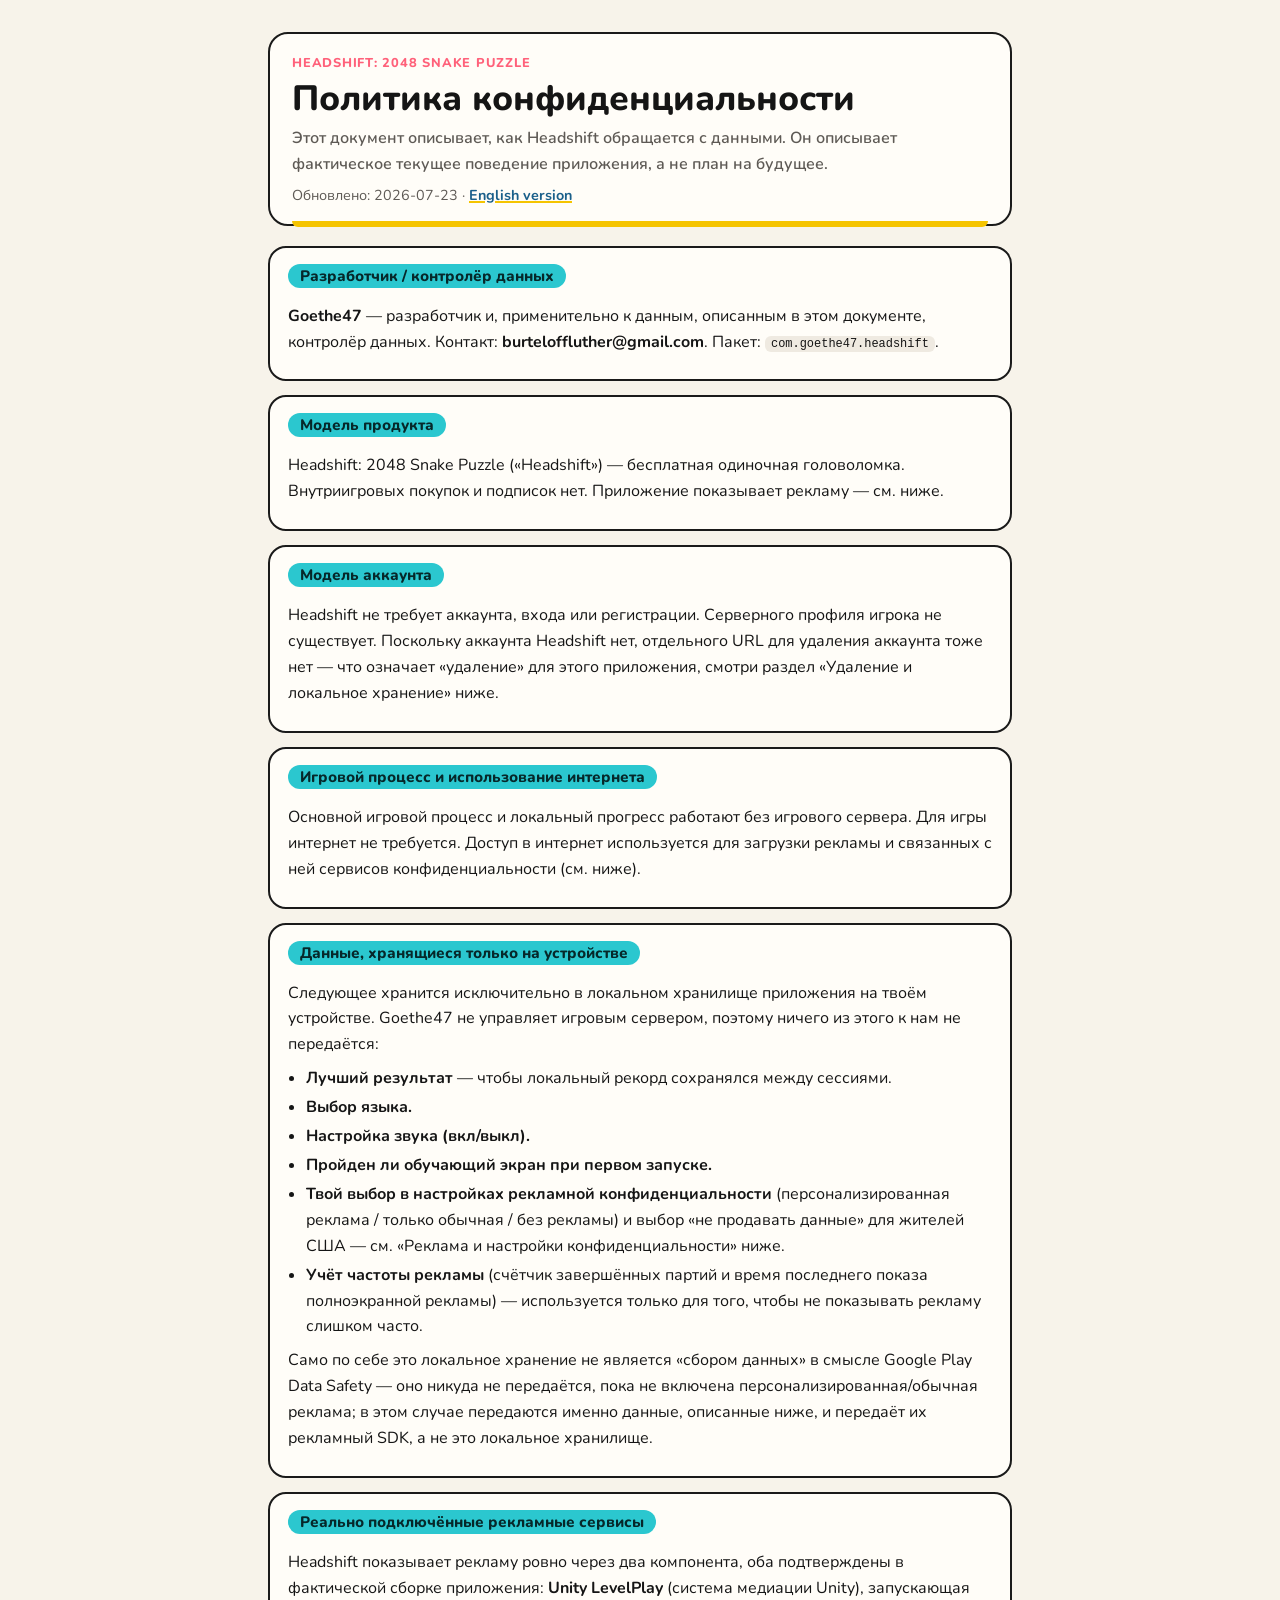
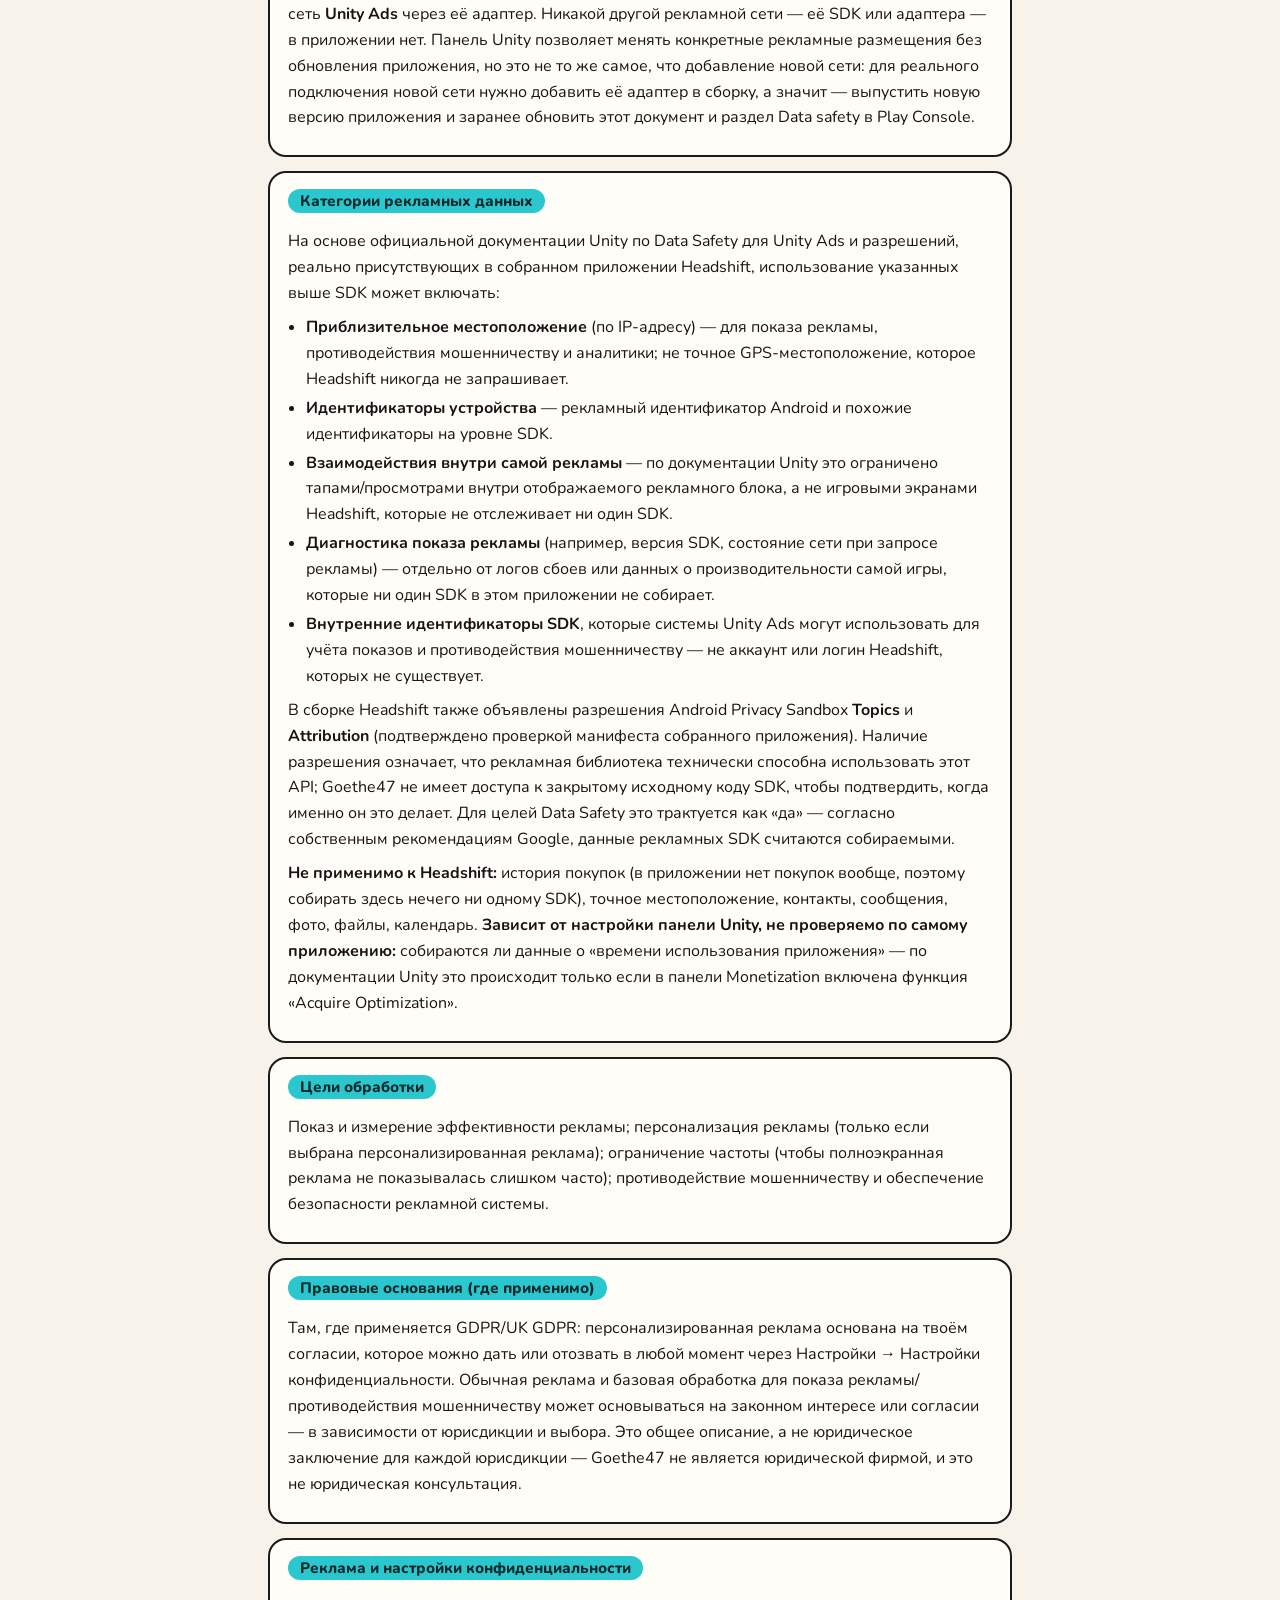
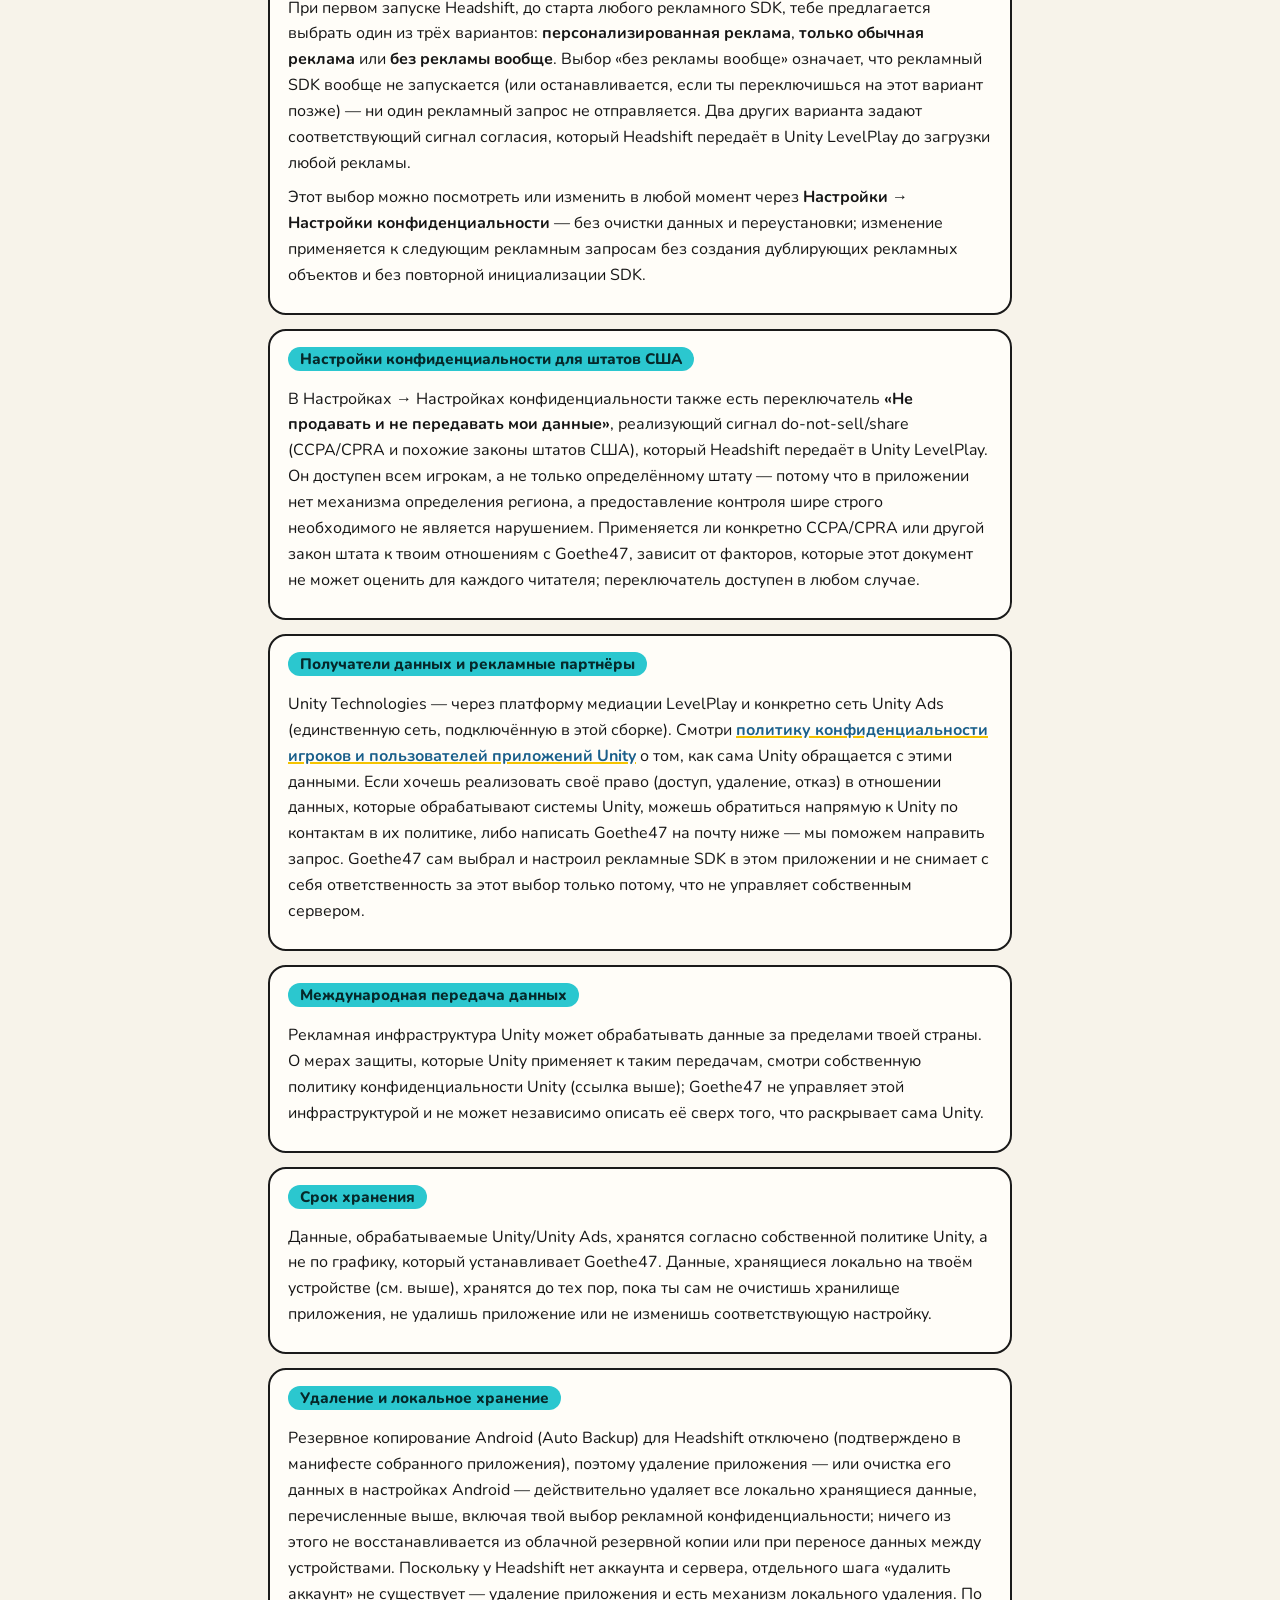
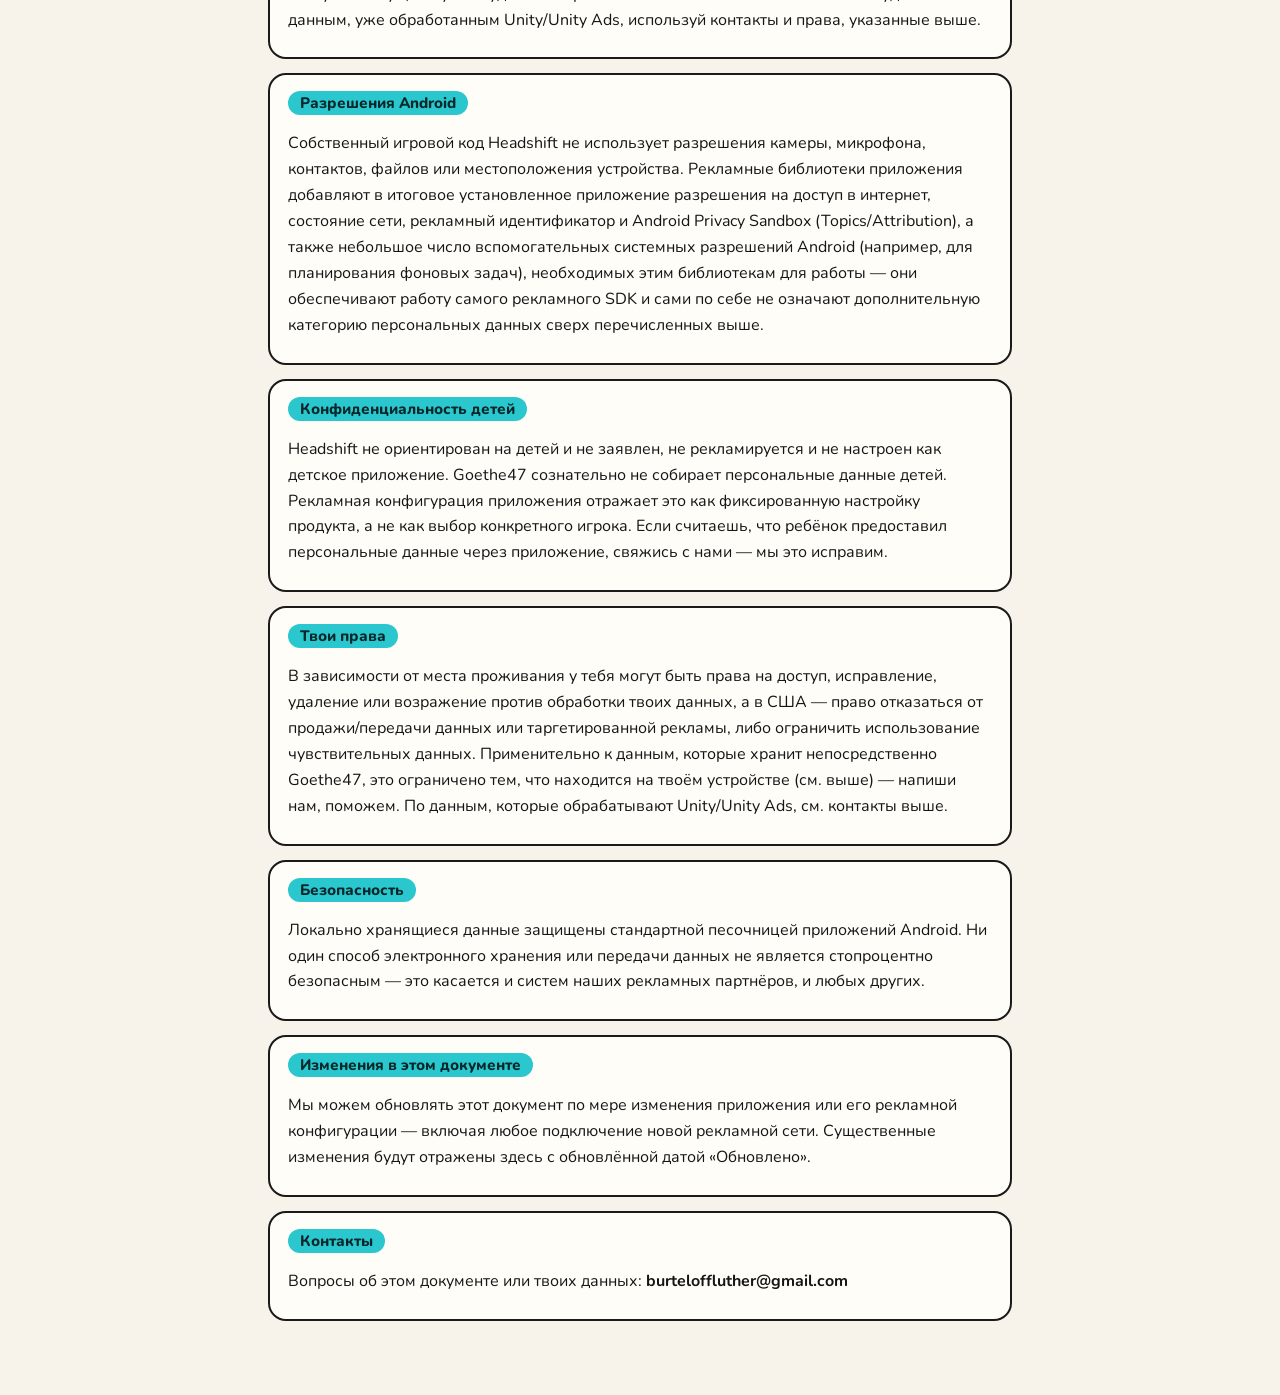
==== privacy.ru.html @ c15bf527 "Rewrite policy to match the audited, actually-implemented behavior Removes claims that no longer hel" ====
<!doctype html>
<html lang="ru">
<head>
  <meta charset="utf-8" />
  <meta name="viewport" content="width=device-width,initial-scale=1" />
  <title>Headshift — Политика конфиденциальности</title>
  <link rel="stylesheet" href="styles.css" />
</head>
<body>
  <main class="container">
    <header class="page-header">
      <p class="eyebrow">Headshift: 2048 Snake Puzzle</p>
      <h1>Политика конфиденциальности</h1>
      <p class="lead">Этот документ описывает, как Headshift обращается с данными. Он описывает фактическое текущее поведение приложения, а не план на будущее.</p>
      <p class="meta">Обновлено: 2026-07-23 · <a href="index.html">English version</a></p>
    </header>

    <section><h2>Разработчик / контролёр данных</h2><p><strong>Goethe47</strong> — разработчик и, применительно к данным, описанным в этом документе, контролёр данных. Контакт: <strong>burteloffluther@gmail.com</strong>. Пакет: <code>com.goethe47.headshift</code>.</p></section>

    <section><h2>Модель продукта</h2><p>Headshift: 2048 Snake Puzzle («Headshift») — бесплатная одиночная головоломка. Внутриигровых покупок и подписок нет. Приложение показывает рекламу — см. ниже.</p></section>

    <section><h2>Модель аккаунта</h2><p>Headshift не требует аккаунта, входа или регистрации. Серверного профиля игрока не существует. Поскольку аккаунта Headshift нет, отдельного URL для удаления аккаунта тоже нет — что означает «удаление» для этого приложения, смотри раздел «Удаление и локальное хранение» ниже.</p></section>

    <section><h2>Игровой процесс и использование интернета</h2><p>Основной игровой процесс и локальный прогресс работают без игрового сервера. Для игры интернет не требуется. Доступ в интернет используется для загрузки рекламы и связанных с ней сервисов конфиденциальности (см. ниже).</p></section>

    <section><h2>Данные, хранящиеся только на устройстве</h2><p>Следующее хранится исключительно в локальном хранилище приложения на твоём устройстве. Goethe47 не управляет игровым сервером, поэтому ничего из этого к нам не передаётся:</p><ul><li><strong>Лучший результат</strong> — чтобы локальный рекорд сохранялся между сессиями.</li><li><strong>Выбор языка.</strong></li><li><strong>Настройка звука (вкл/выкл).</strong></li><li><strong>Пройден ли обучающий экран при первом запуске.</strong></li><li><strong>Твой выбор в настройках рекламной конфиденциальности</strong> (персонализированная реклама / только обычная / без рекламы) и выбор «не продавать данные» для жителей США — см. «Реклама и настройки конфиденциальности» ниже.</li><li><strong>Учёт частоты рекламы</strong> (счётчик завершённых партий и время последнего показа полноэкранной рекламы) — используется только для того, чтобы не показывать рекламу слишком часто.</li></ul><p>Само по себе это локальное хранение не является «сбором данных» в смысле Google Play Data Safety — оно никуда не передаётся, пока не включена персонализированная/обычная реклама; в этом случае передаются именно данные, описанные ниже, и передаёт их рекламный SDK, а не это локальное хранилище.</p></section>

    <section><h2>Реально подключённые рекламные сервисы</h2><p>Headshift показывает рекламу ровно через два компонента, оба подтверждены в фактической сборке приложения: <strong>Unity LevelPlay</strong> (система медиации Unity), запускающая сеть <strong>Unity Ads</strong> через её адаптер. Никакой другой рекламной сети — её SDK или адаптера — в приложении нет. Панель Unity позволяет менять конкретные рекламные размещения без обновления приложения, но это не то же самое, что добавление новой сети: для реального подключения новой сети нужно добавить её адаптер в сборку, а значит — выпустить новую версию приложения и заранее обновить этот документ и раздел Data safety в Play Console.</p></section>

    <section><h2>Категории рекламных данных</h2><p>На основе официальной документации Unity по Data Safety для Unity Ads и разрешений, реально присутствующих в собранном приложении Headshift, использование указанных выше SDK может включать:</p><ul><li><strong>Приблизительное местоположение</strong> (по IP-адресу) — для показа рекламы, противодействия мошенничеству и аналитики; не точное GPS-местоположение, которое Headshift никогда не запрашивает.</li><li><strong>Идентификаторы устройства</strong> — рекламный идентификатор Android и похожие идентификаторы на уровне SDK.</li><li><strong>Взаимодействия внутри самой рекламы</strong> — по документации Unity это ограничено тапами/просмотрами внутри отображаемого рекламного блока, а не игровыми экранами Headshift, которые не отслеживает ни один SDK.</li><li><strong>Диагностика показа рекламы</strong> (например, версия SDK, состояние сети при запросе рекламы) — отдельно от логов сбоев или данных о производительности самой игры, которые ни один SDK в этом приложении не собирает.</li><li><strong>Внутренние идентификаторы SDK</strong>, которые системы Unity Ads могут использовать для учёта показов и противодействия мошенничеству — не аккаунт или логин Headshift, которых не существует.</li></ul><p>В сборке Headshift также объявлены разрешения Android Privacy Sandbox <strong>Topics</strong> и <strong>Attribution</strong> (подтверждено проверкой манифеста собранного приложения). Наличие разрешения означает, что рекламная библиотека технически способна использовать этот API; Goethe47 не имеет доступа к закрытому исходному коду SDK, чтобы подтвердить, когда именно он это делает. Для целей Data Safety это трактуется как «да» — согласно собственным рекомендациям Google, данные рекламных SDK считаются собираемыми.</p><p><strong>Не применимо к Headshift:</strong> история покупок (в приложении нет покупок вообще, поэтому собирать здесь нечего ни одному SDK), точное местоположение, контакты, сообщения, фото, файлы, календарь. <strong>Зависит от настройки панели Unity, не проверяемо по самому приложению:</strong> собираются ли данные о «времени использования приложения» — по документации Unity это происходит только если в панели Monetization включена функция «Acquire Optimization».</p></section>

    <section><h2>Цели обработки</h2><p>Показ и измерение эффективности рекламы; персонализация рекламы (только если выбрана персонализированная реклама); ограничение частоты (чтобы полноэкранная реклама не показывалась слишком часто); противодействие мошенничеству и обеспечение безопасности рекламной системы.</p></section>

    <section><h2>Правовые основания (где применимо)</h2><p>Там, где применяется GDPR/UK GDPR: персонализированная реклама основана на твоём согласии, которое можно дать или отозвать в любой момент через Настройки → Настройки конфиденциальности. Обычная реклама и базовая обработка для показа рекламы/противодействия мошенничеству может основываться на законном интересе или согласии — в зависимости от юрисдикции и выбора. Это общее описание, а не юридическое заключение для каждой юрисдикции — Goethe47 не является юридической фирмой, и это не юридическая консультация.</p></section>

    <section><h2>Реклама и настройки конфиденциальности</h2><p>При первом запуске Headshift, до старта любого рекламного SDK, тебе предлагается выбрать один из трёх вариантов: <strong>персонализированная реклама</strong>, <strong>только обычная реклама</strong> или <strong>без рекламы вообще</strong>. Выбор «без рекламы вообще» означает, что рекламный SDK вообще не запускается (или останавливается, если ты переключишься на этот вариант позже) — ни один рекламный запрос не отправляется. Два других варианта задают соответствующий сигнал согласия, который Headshift передаёт в Unity LevelPlay до загрузки любой рекламы.</p><p>Этот выбор можно посмотреть или изменить в любой момент через <strong>Настройки → Настройки конфиденциальности</strong> — без очистки данных и переустановки; изменение применяется к следующим рекламным запросам без создания дублирующих рекламных объектов и без повторной инициализации SDK.</p></section>

    <section><h2>Настройки конфиденциальности для штатов США</h2><p>В Настройках → Настройках конфиденциальности также есть переключатель <strong>«Не продавать и не передавать мои данные»</strong>, реализующий сигнал do-not-sell/share (CCPA/CPRA и похожие законы штатов США), который Headshift передаёт в Unity LevelPlay. Он доступен всем игрокам, а не только определённому штату — потому что в приложении нет механизма определения региона, а предоставление контроля шире строго необходимого не является нарушением. Применяется ли конкретно CCPA/CPRA или другой закон штата к твоим отношениям с Goethe47, зависит от факторов, которые этот документ не может оценить для каждого читателя; переключатель доступен в любом случае.</p></section>

    <section><h2>Получатели данных и рекламные партнёры</h2><p>Unity Technologies — через платформу медиации LevelPlay и конкретно сеть Unity Ads (единственную сеть, подключённую в этой сборке). Смотри <a href="https://unity.com/legal/game-player-and-app-user-privacy-policy" target="_blank" rel="noopener">политику конфиденциальности игроков и пользователей приложений Unity</a> о том, как сама Unity обращается с этими данными. Если хочешь реализовать своё право (доступ, удаление, отказ) в отношении данных, которые обрабатывают системы Unity, можешь обратиться напрямую к Unity по контактам в их политике, либо написать Goethe47 на почту ниже — мы поможем направить запрос. Goethe47 сам выбрал и настроил рекламные SDK в этом приложении и не снимает с себя ответственность за этот выбор только потому, что не управляет собственным сервером.</p></section>

    <section><h2>Международная передача данных</h2><p>Рекламная инфраструктура Unity может обрабатывать данные за пределами твоей страны. О мерах защиты, которые Unity применяет к таким передачам, смотри собственную политику конфиденциальности Unity (ссылка выше); Goethe47 не управляет этой инфраструктурой и не может независимо описать её сверх того, что раскрывает сама Unity.</p></section>

    <section><h2>Срок хранения</h2><p>Данные, обрабатываемые Unity/Unity Ads, хранятся согласно собственной политике Unity, а не по графику, который устанавливает Goethe47. Данные, хранящиеся локально на твоём устройстве (см. выше), хранятся до тех пор, пока ты сам не очистишь хранилище приложения, не удалишь приложение или не изменишь соответствующую настройку.</p></section>

    <section><h2>Удаление и локальное хранение</h2><p>Резервное копирование Android (Auto Backup) для Headshift отключено (подтверждено в манифесте собранного приложения), поэтому удаление приложения — или очистка его данных в настройках Android — действительно удаляет все локально хранящиеся данные, перечисленные выше, включая твой выбор рекламной конфиденциальности; ничего из этого не восстанавливается из облачной резервной копии или при переносе данных между устройствами. Поскольку у Headshift нет аккаунта и сервера, отдельного шага «удалить аккаунт» не существует — удаление приложения и есть механизм локального удаления. По данным, уже обработанным Unity/Unity Ads, используй контакты и права, указанные выше.</p></section>

    <section><h2>Разрешения Android</h2><p>Собственный игровой код Headshift не использует разрешения камеры, микрофона, контактов, файлов или местоположения устройства. Рекламные библиотеки приложения добавляют в итоговое установленное приложение разрешения на доступ в интернет, состояние сети, рекламный идентификатор и Android Privacy Sandbox (Topics/Attribution), а также небольшое число вспомогательных системных разрешений Android (например, для планирования фоновых задач), необходимых этим библиотекам для работы — они обеспечивают работу самого рекламного SDK и сами по себе не означают дополнительную категорию персональных данных сверх перечисленных выше.</p></section>

    <section><h2>Конфиденциальность детей</h2><p>Headshift не ориентирован на детей и не заявлен, не рекламируется и не настроен как детское приложение. Goethe47 сознательно не собирает персональные данные детей. Рекламная конфигурация приложения отражает это как фиксированную настройку продукта, а не как выбор конкретного игрока. Если считаешь, что ребёнок предоставил персональные данные через приложение, свяжись с нами — мы это исправим.</p></section>

    <section><h2>Твои права</h2><p>В зависимости от места проживания у тебя могут быть права на доступ, исправление, удаление или возражение против обработки твоих данных, а в США — право отказаться от продажи/передачи данных или таргетированной рекламы, либо ограничить использование чувствительных данных. Применительно к данным, которые хранит непосредственно Goethe47, это ограничено тем, что находится на твоём устройстве (см. выше) — напиши нам, поможем. По данным, которые обрабатывают Unity/Unity Ads, см. контакты выше.</p></section>

    <section><h2>Безопасность</h2><p>Локально хранящиеся данные защищены стандартной песочницей приложений Android. Ни один способ электронного хранения или передачи данных не является стопроцентно безопасным — это касается и систем наших рекламных партнёров, и любых других.</p></section>

    <section><h2>Изменения в этом документе</h2><p>Мы можем обновлять этот документ по мере изменения приложения или его рекламной конфигурации — включая любое подключение новой рекламной сети. Существенные изменения будут отражены здесь с обновлённой датой «Обновлено».</p></section>

    <section><h2>Контакты</h2><p>Вопросы об этом документе или твоих данных: <strong>burteloffluther@gmail.com</strong></p></section>
  </main>
</body>
</html>
---- styles.css ----
@import url("https://fonts.googleapis.com/css2?family=Nunito:wght@400;600;700;800&display=swap");

:root {
  --bg: #f7f3ea;
  --card: #fffdf8;
  --ink: #151515;
  --muted: #5e5a55;
  --border: #1a1a1a;
  --coral: #ff617a;
  --teal: #2bc7cf;
  --gold: #f5c400;
}

* { box-sizing: border-box; }

body {
  margin: 0;
  font-family: "Nunito", "Segoe UI", sans-serif;
  color: var(--ink);
  line-height: 1.62;
  background: var(--bg);
}

.container {
  max-width: 780px;
  margin: 0 auto;
  padding: 32px 18px 60px;
}

.page-header {
  margin-bottom: 20px;
  background: var(--card);
  border: 2px solid var(--border);
  border-radius: 20px;
  padding: 20px 22px 16px;
  position: relative;
}

.page-header::after {
  content: "";
  position: absolute;
  left: 22px;
  right: 22px;
  bottom: -3px;
  height: 6px;
  border-radius: 0 0 12px 12px;
  background: var(--gold);
}

.eyebrow {
  margin: 0 0 6px;
  color: var(--coral);
  font: 800 0.8rem "Nunito", sans-serif;
  letter-spacing: 0.06em;
  text-transform: uppercase;
}

h1 {
  margin: 0 0 8px;
  font: 800 clamp(1.7rem, 1.45rem + 1.1vw, 2.2rem) "Nunito", sans-serif;
  line-height: 1.15;
}

.lead { margin: 0 0 6px; color: var(--muted); font-weight: 600; }

.meta { margin: 0; color: var(--muted); font-size: 0.9rem; }

section {
  margin-bottom: 14px;
  padding: 16px 18px;
  border-radius: 18px;
  border: 2px solid var(--border);
  background: var(--card);
}

section h2 {
  margin: 0 0 8px;
  display: inline-block;
  padding: 2px 12px;
  border-radius: 999px;
  background: var(--teal);
  color: #06282a;
  font: 800 0.95rem "Nunito", sans-serif;
}

section p, section li { color: var(--ink); }

section p { margin: 8px 0; }

ul { margin: 8px 0 0 18px; padding: 0; }

li { margin: 3px 0; }

code {
  background: #efeae1;
  border-radius: 6px;
  padding: 1px 6px;
  font-size: 0.92em;
}

a {
  color: #1a5f8a;
  font-weight: 700;
  text-decoration: underline;
  text-decoration-color: var(--gold);
  text-decoration-thickness: 2px;
}

.footer { color: var(--muted); font-size: 0.9rem; text-align: center; }

@media (max-width: 640px) {
  .container { padding: 22px 12px 40px; }
}

@media (prefers-reduced-motion: reduce) {
  *,
  *::before,
  *::after {
    animation-duration: 0.01ms !important;
    animation-iteration-count: 1 !important;
    transition-duration: 0.01ms !important;
    scroll-behavior: auto !important;
  }
}
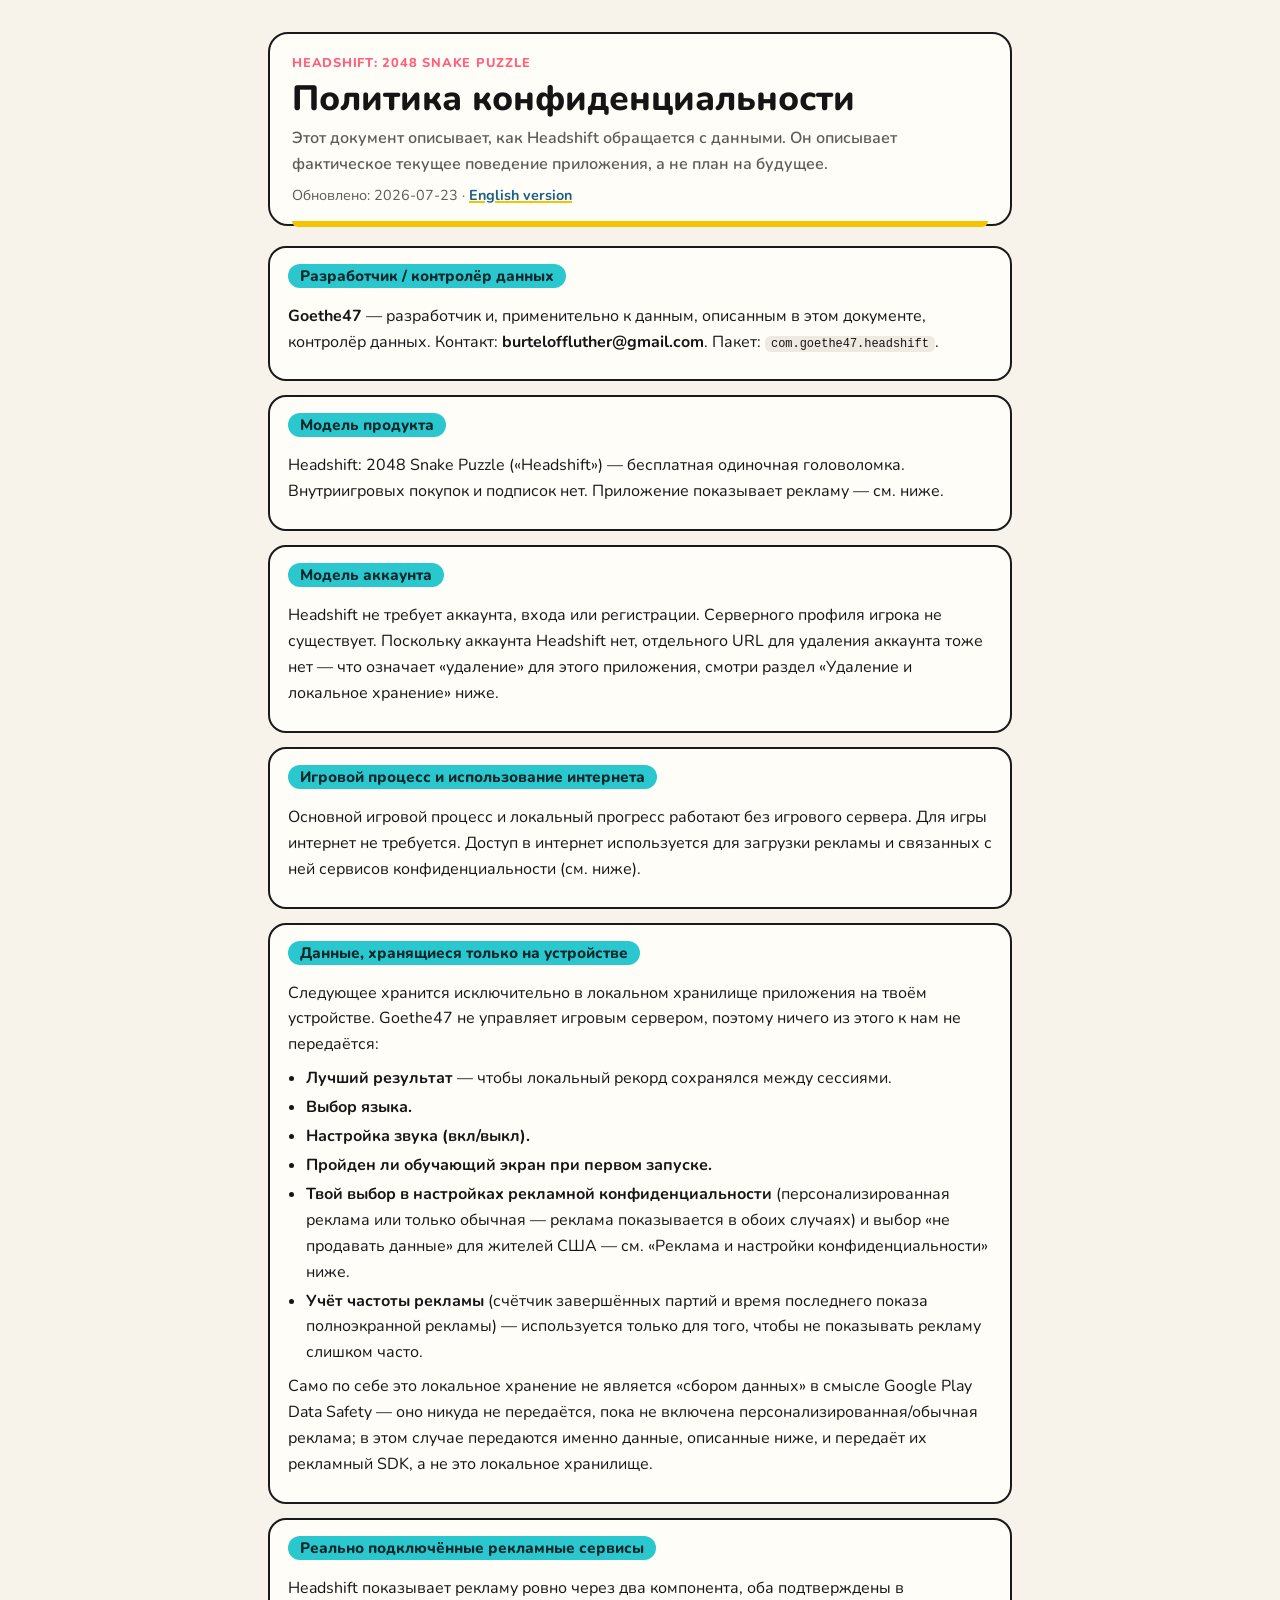
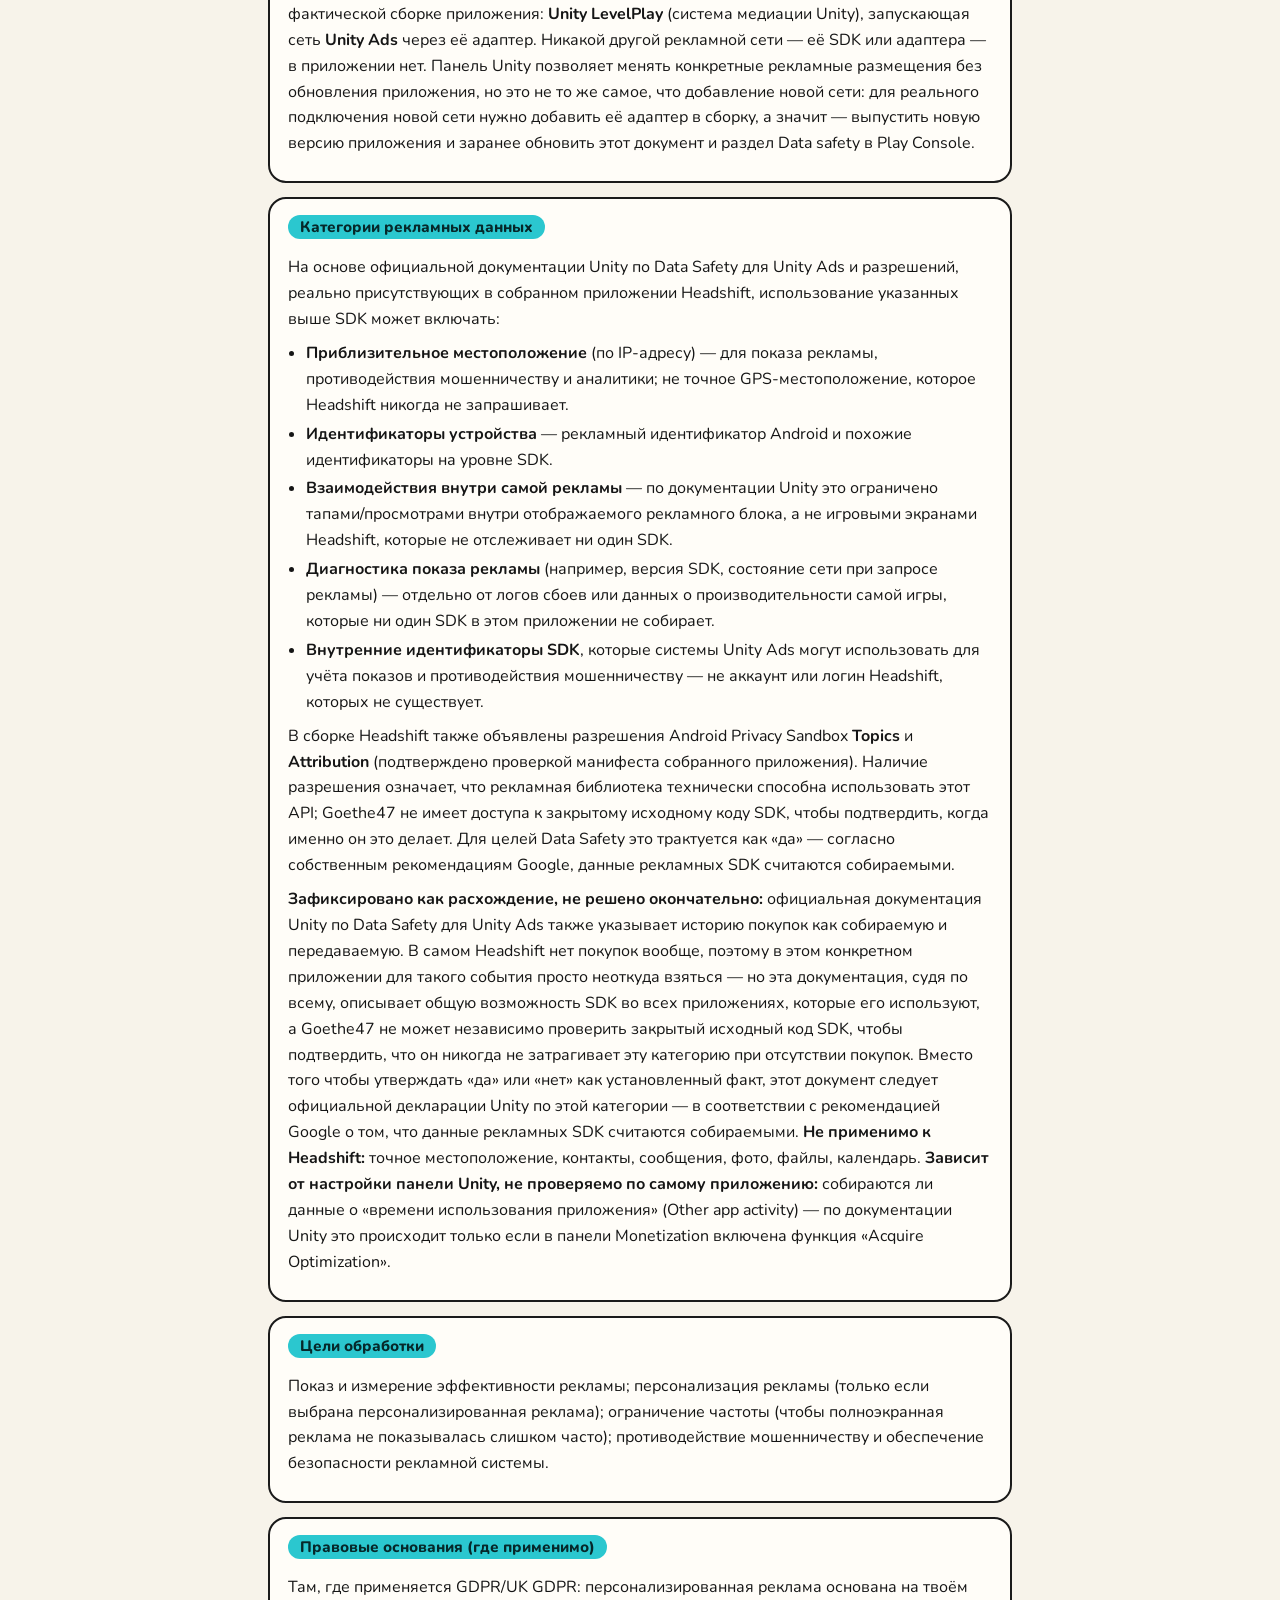
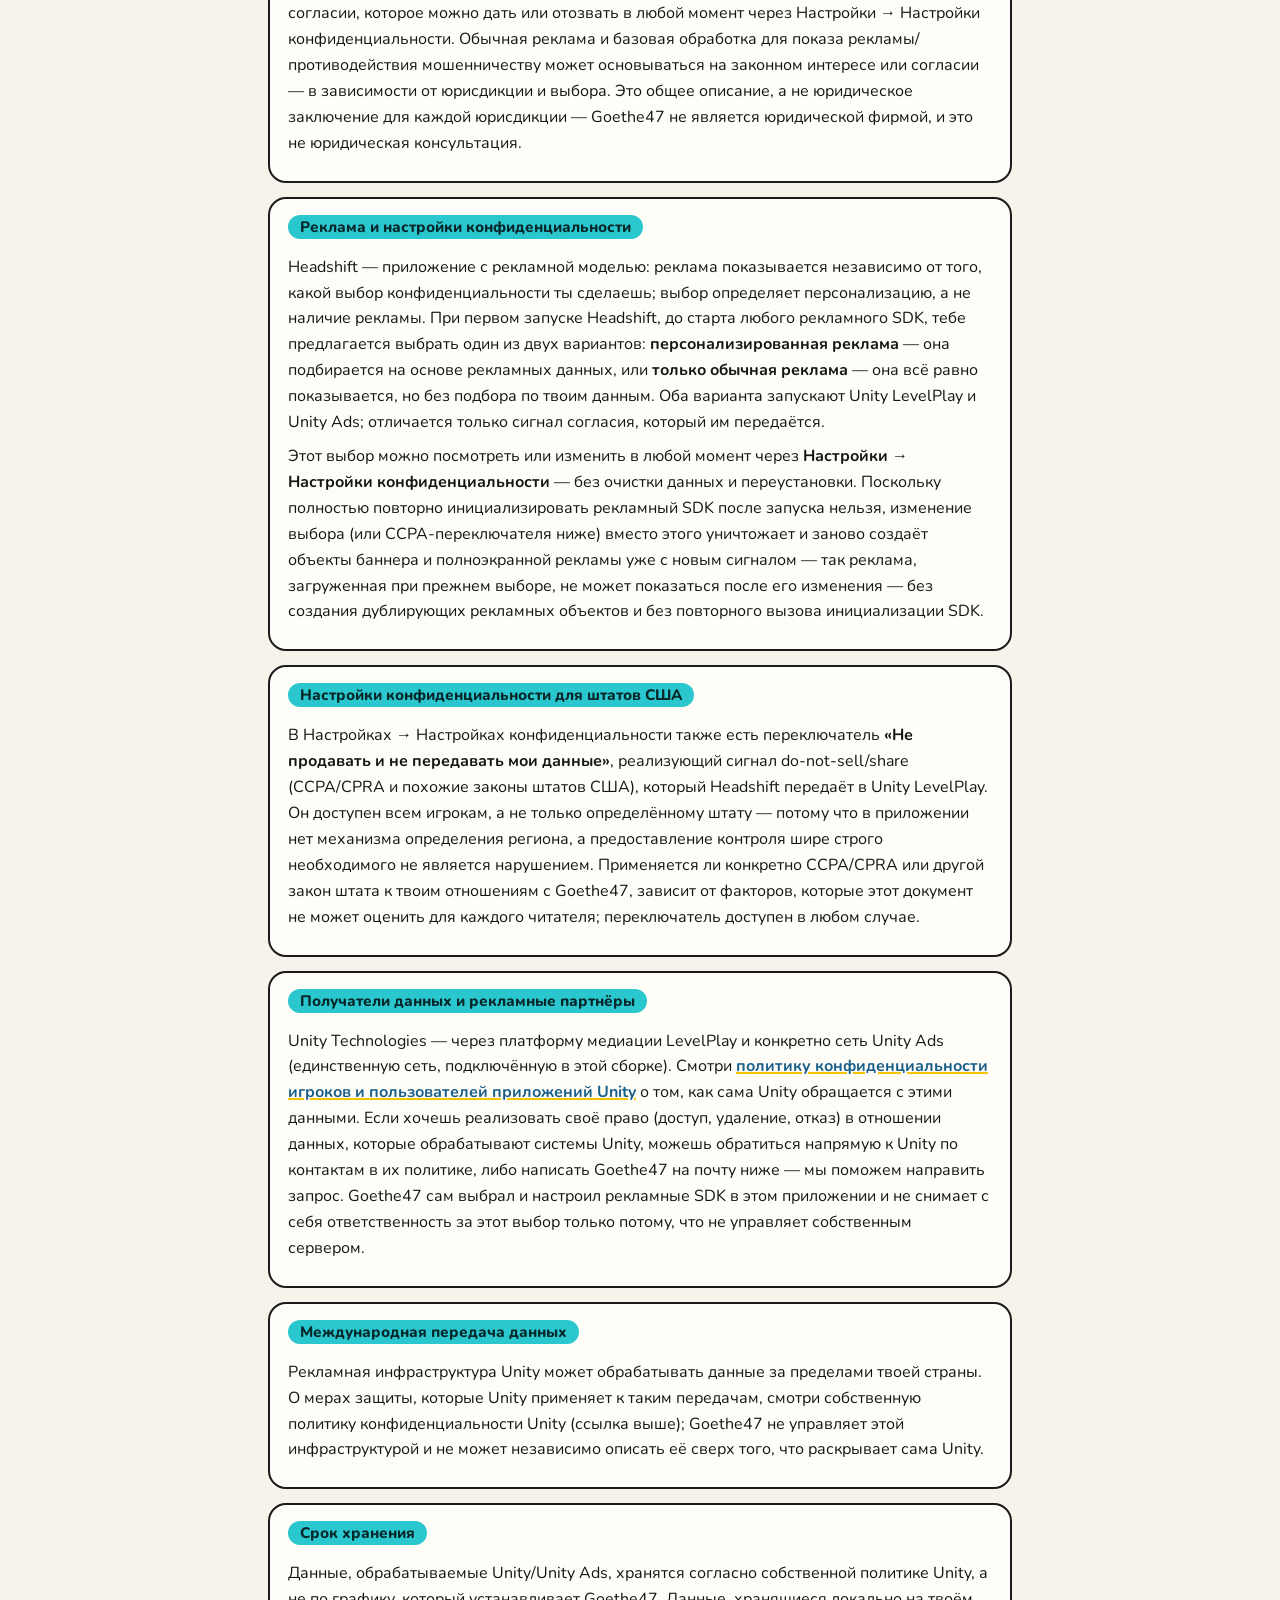
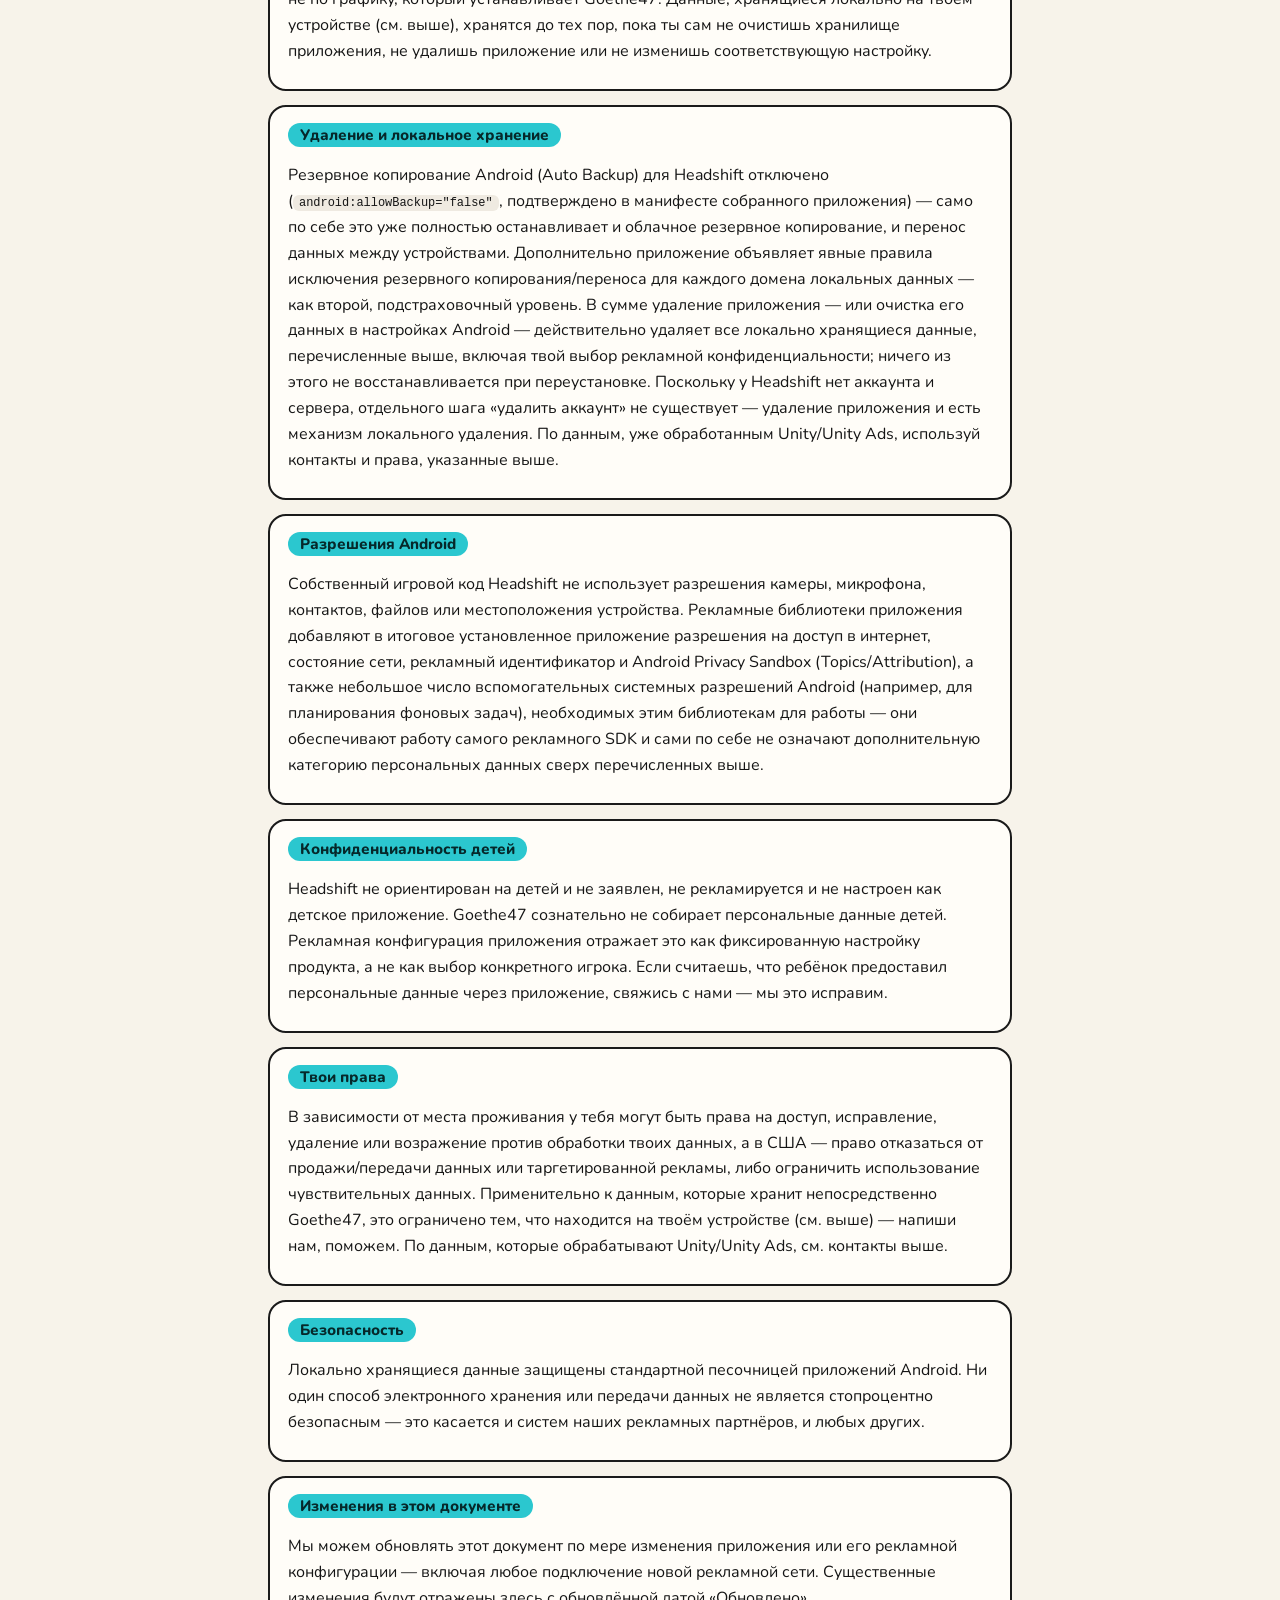
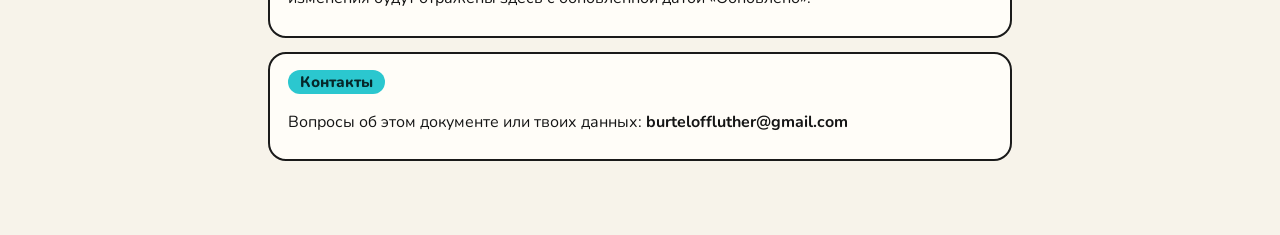
==== commit 527751df: "Correct policy: ads always show, no full-decline option The previous version described a "no ads at " ====
--- a/privacy.ru.html
+++ b/privacy.ru.html
@@ -23,17 +23,17 @@
 
     <section><h2>Игровой процесс и использование интернета</h2><p>Основной игровой процесс и локальный прогресс работают без игрового сервера. Для игры интернет не требуется. Доступ в интернет используется для загрузки рекламы и связанных с ней сервисов конфиденциальности (см. ниже).</p></section>
 
-    <section><h2>Данные, хранящиеся только на устройстве</h2><p>Следующее хранится исключительно в локальном хранилище приложения на твоём устройстве. Goethe47 не управляет игровым сервером, поэтому ничего из этого к нам не передаётся:</p><ul><li><strong>Лучший результат</strong> — чтобы локальный рекорд сохранялся между сессиями.</li><li><strong>Выбор языка.</strong></li><li><strong>Настройка звука (вкл/выкл).</strong></li><li><strong>Пройден ли обучающий экран при первом запуске.</strong></li><li><strong>Твой выбор в настройках рекламной конфиденциальности</strong> (персонализированная реклама / только обычная / без рекламы) и выбор «не продавать данные» для жителей США — см. «Реклама и настройки конфиденциальности» ниже.</li><li><strong>Учёт частоты рекламы</strong> (счётчик завершённых партий и время последнего показа полноэкранной рекламы) — используется только для того, чтобы не показывать рекламу слишком часто.</li></ul><p>Само по себе это локальное хранение не является «сбором данных» в смысле Google Play Data Safety — оно никуда не передаётся, пока не включена персонализированная/обычная реклама; в этом случае передаются именно данные, описанные ниже, и передаёт их рекламный SDK, а не это локальное хранилище.</p></section>
+    <section><h2>Данные, хранящиеся только на устройстве</h2><p>Следующее хранится исключительно в локальном хранилище приложения на твоём устройстве. Goethe47 не управляет игровым сервером, поэтому ничего из этого к нам не передаётся:</p><ul><li><strong>Лучший результат</strong> — чтобы локальный рекорд сохранялся между сессиями.</li><li><strong>Выбор языка.</strong></li><li><strong>Настройка звука (вкл/выкл).</strong></li><li><strong>Пройден ли обучающий экран при первом запуске.</strong></li><li><strong>Твой выбор в настройках рекламной конфиденциальности</strong> (персонализированная реклама или только обычная — реклама показывается в обоих случаях) и выбор «не продавать данные» для жителей США — см. «Реклама и настройки конфиденциальности» ниже.</li><li><strong>Учёт частоты рекламы</strong> (счётчик завершённых партий и время последнего показа полноэкранной рекламы) — используется только для того, чтобы не показывать рекламу слишком часто.</li></ul><p>Само по себе это локальное хранение не является «сбором данных» в смысле Google Play Data Safety — оно никуда не передаётся, пока не включена персонализированная/обычная реклама; в этом случае передаются именно данные, описанные ниже, и передаёт их рекламный SDK, а не это локальное хранилище.</p></section>
 
     <section><h2>Реально подключённые рекламные сервисы</h2><p>Headshift показывает рекламу ровно через два компонента, оба подтверждены в фактической сборке приложения: <strong>Unity LevelPlay</strong> (система медиации Unity), запускающая сеть <strong>Unity Ads</strong> через её адаптер. Никакой другой рекламной сети — её SDK или адаптера — в приложении нет. Панель Unity позволяет менять конкретные рекламные размещения без обновления приложения, но это не то же самое, что добавление новой сети: для реального подключения новой сети нужно добавить её адаптер в сборку, а значит — выпустить новую версию приложения и заранее обновить этот документ и раздел Data safety в Play Console.</p></section>
 
-    <section><h2>Категории рекламных данных</h2><p>На основе официальной документации Unity по Data Safety для Unity Ads и разрешений, реально присутствующих в собранном приложении Headshift, использование указанных выше SDK может включать:</p><ul><li><strong>Приблизительное местоположение</strong> (по IP-адресу) — для показа рекламы, противодействия мошенничеству и аналитики; не точное GPS-местоположение, которое Headshift никогда не запрашивает.</li><li><strong>Идентификаторы устройства</strong> — рекламный идентификатор Android и похожие идентификаторы на уровне SDK.</li><li><strong>Взаимодействия внутри самой рекламы</strong> — по документации Unity это ограничено тапами/просмотрами внутри отображаемого рекламного блока, а не игровыми экранами Headshift, которые не отслеживает ни один SDK.</li><li><strong>Диагностика показа рекламы</strong> (например, версия SDK, состояние сети при запросе рекламы) — отдельно от логов сбоев или данных о производительности самой игры, которые ни один SDK в этом приложении не собирает.</li><li><strong>Внутренние идентификаторы SDK</strong>, которые системы Unity Ads могут использовать для учёта показов и противодействия мошенничеству — не аккаунт или логин Headshift, которых не существует.</li></ul><p>В сборке Headshift также объявлены разрешения Android Privacy Sandbox <strong>Topics</strong> и <strong>Attribution</strong> (подтверждено проверкой манифеста собранного приложения). Наличие разрешения означает, что рекламная библиотека технически способна использовать этот API; Goethe47 не имеет доступа к закрытому исходному коду SDK, чтобы подтвердить, когда именно он это делает. Для целей Data Safety это трактуется как «да» — согласно собственным рекомендациям Google, данные рекламных SDK считаются собираемыми.</p><p><strong>Не применимо к Headshift:</strong> история покупок (в приложении нет покупок вообще, поэтому собирать здесь нечего ни одному SDK), точное местоположение, контакты, сообщения, фото, файлы, календарь. <strong>Зависит от настройки панели Unity, не проверяемо по самому приложению:</strong> собираются ли данные о «времени использования приложения» — по документации Unity это происходит только если в панели Monetization включена функция «Acquire Optimization».</p></section>
+    <section><h2>Категории рекламных данных</h2><p>На основе официальной документации Unity по Data Safety для Unity Ads и разрешений, реально присутствующих в собранном приложении Headshift, использование указанных выше SDK может включать:</p><ul><li><strong>Приблизительное местоположение</strong> (по IP-адресу) — для показа рекламы, противодействия мошенничеству и аналитики; не точное GPS-местоположение, которое Headshift никогда не запрашивает.</li><li><strong>Идентификаторы устройства</strong> — рекламный идентификатор Android и похожие идентификаторы на уровне SDK.</li><li><strong>Взаимодействия внутри самой рекламы</strong> — по документации Unity это ограничено тапами/просмотрами внутри отображаемого рекламного блока, а не игровыми экранами Headshift, которые не отслеживает ни один SDK.</li><li><strong>Диагностика показа рекламы</strong> (например, версия SDK, состояние сети при запросе рекламы) — отдельно от логов сбоев или данных о производительности самой игры, которые ни один SDK в этом приложении не собирает.</li><li><strong>Внутренние идентификаторы SDK</strong>, которые системы Unity Ads могут использовать для учёта показов и противодействия мошенничеству — не аккаунт или логин Headshift, которых не существует.</li></ul><p>В сборке Headshift также объявлены разрешения Android Privacy Sandbox <strong>Topics</strong> и <strong>Attribution</strong> (подтверждено проверкой манифеста собранного приложения). Наличие разрешения означает, что рекламная библиотека технически способна использовать этот API; Goethe47 не имеет доступа к закрытому исходному коду SDK, чтобы подтвердить, когда именно он это делает. Для целей Data Safety это трактуется как «да» — согласно собственным рекомендациям Google, данные рекламных SDK считаются собираемыми.</p><p><strong>Зафиксировано как расхождение, не решено окончательно:</strong> официальная документация Unity по Data Safety для Unity Ads также указывает историю покупок как собираемую и передаваемую. В самом Headshift нет покупок вообще, поэтому в этом конкретном приложении для такого события просто неоткуда взяться — но эта документация, судя по всему, описывает общую возможность SDK во всех приложениях, которые его используют, а Goethe47 не может независимо проверить закрытый исходный код SDK, чтобы подтвердить, что он никогда не затрагивает эту категорию при отсутствии покупок. Вместо того чтобы утверждать «да» или «нет» как установленный факт, этот документ следует официальной декларации Unity по этой категории — в соответствии с рекомендацией Google о том, что данные рекламных SDK считаются собираемыми. <strong>Не применимо к Headshift:</strong> точное местоположение, контакты, сообщения, фото, файлы, календарь. <strong>Зависит от настройки панели Unity, не проверяемо по самому приложению:</strong> собираются ли данные о «времени использования приложения» (Other app activity) — по документации Unity это происходит только если в панели Monetization включена функция «Acquire Optimization».</p></section>
 
     <section><h2>Цели обработки</h2><p>Показ и измерение эффективности рекламы; персонализация рекламы (только если выбрана персонализированная реклама); ограничение частоты (чтобы полноэкранная реклама не показывалась слишком часто); противодействие мошенничеству и обеспечение безопасности рекламной системы.</p></section>
 
     <section><h2>Правовые основания (где применимо)</h2><p>Там, где применяется GDPR/UK GDPR: персонализированная реклама основана на твоём согласии, которое можно дать или отозвать в любой момент через Настройки → Настройки конфиденциальности. Обычная реклама и базовая обработка для показа рекламы/противодействия мошенничеству может основываться на законном интересе или согласии — в зависимости от юрисдикции и выбора. Это общее описание, а не юридическое заключение для каждой юрисдикции — Goethe47 не является юридической фирмой, и это не юридическая консультация.</p></section>
 
-    <section><h2>Реклама и настройки конфиденциальности</h2><p>При первом запуске Headshift, до старта любого рекламного SDK, тебе предлагается выбрать один из трёх вариантов: <strong>персонализированная реклама</strong>, <strong>только обычная реклама</strong> или <strong>без рекламы вообще</strong>. Выбор «без рекламы вообще» означает, что рекламный SDK вообще не запускается (или останавливается, если ты переключишься на этот вариант позже) — ни один рекламный запрос не отправляется. Два других варианта задают соответствующий сигнал согласия, который Headshift передаёт в Unity LevelPlay до загрузки любой рекламы.</p><p>Этот выбор можно посмотреть или изменить в любой момент через <strong>Настройки → Настройки конфиденциальности</strong> — без очистки данных и переустановки; изменение применяется к следующим рекламным запросам без создания дублирующих рекламных объектов и без повторной инициализации SDK.</p></section>
+    <section><h2>Реклама и настройки конфиденциальности</h2><p>Headshift — приложение с рекламной моделью: реклама показывается независимо от того, какой выбор конфиденциальности ты сделаешь; выбор определяет персонализацию, а не наличие рекламы. При первом запуске Headshift, до старта любого рекламного SDK, тебе предлагается выбрать один из двух вариантов: <strong>персонализированная реклама</strong> — она подбирается на основе рекламных данных, или <strong>только обычная реклама</strong> — она всё равно показывается, но без подбора по твоим данным. Оба варианта запускают Unity LevelPlay и Unity Ads; отличается только сигнал согласия, который им передаётся.</p><p>Этот выбор можно посмотреть или изменить в любой момент через <strong>Настройки → Настройки конфиденциальности</strong> — без очистки данных и переустановки. Поскольку полностью повторно инициализировать рекламный SDK после запуска нельзя, изменение выбора (или CCPA-переключателя ниже) вместо этого уничтожает и заново создаёт объекты баннера и полноэкранной рекламы уже с новым сигналом — так реклама, загруженная при прежнем выборе, не может показаться после его изменения — без создания дублирующих рекламных объектов и без повторного вызова инициализации SDK.</p></section>
 
     <section><h2>Настройки конфиденциальности для штатов США</h2><p>В Настройках → Настройках конфиденциальности также есть переключатель <strong>«Не продавать и не передавать мои данные»</strong>, реализующий сигнал do-not-sell/share (CCPA/CPRA и похожие законы штатов США), который Headshift передаёт в Unity LevelPlay. Он доступен всем игрокам, а не только определённому штату — потому что в приложении нет механизма определения региона, а предоставление контроля шире строго необходимого не является нарушением. Применяется ли конкретно CCPA/CPRA или другой закон штата к твоим отношениям с Goethe47, зависит от факторов, которые этот документ не может оценить для каждого читателя; переключатель доступен в любом случае.</p></section>
 
@@ -43,7 +43,7 @@
 
     <section><h2>Срок хранения</h2><p>Данные, обрабатываемые Unity/Unity Ads, хранятся согласно собственной политике Unity, а не по графику, который устанавливает Goethe47. Данные, хранящиеся локально на твоём устройстве (см. выше), хранятся до тех пор, пока ты сам не очистишь хранилище приложения, не удалишь приложение или не изменишь соответствующую настройку.</p></section>
 
-    <section><h2>Удаление и локальное хранение</h2><p>Резервное копирование Android (Auto Backup) для Headshift отключено (подтверждено в манифесте собранного приложения), поэтому удаление приложения — или очистка его данных в настройках Android — действительно удаляет все локально хранящиеся данные, перечисленные выше, включая твой выбор рекламной конфиденциальности; ничего из этого не восстанавливается из облачной резервной копии или при переносе данных между устройствами. Поскольку у Headshift нет аккаунта и сервера, отдельного шага «удалить аккаунт» не существует — удаление приложения и есть механизм локального удаления. По данным, уже обработанным Unity/Unity Ads, используй контакты и права, указанные выше.</p></section>
+    <section><h2>Удаление и локальное хранение</h2><p>Резервное копирование Android (Auto Backup) для Headshift отключено (<code>android:allowBackup="false"</code>, подтверждено в манифесте собранного приложения) — само по себе это уже полностью останавливает и облачное резервное копирование, и перенос данных между устройствами. Дополнительно приложение объявляет явные правила исключения резервного копирования/переноса для каждого домена локальных данных — как второй, подстраховочный уровень. В сумме удаление приложения — или очистка его данных в настройках Android — действительно удаляет все локально хранящиеся данные, перечисленные выше, включая твой выбор рекламной конфиденциальности; ничего из этого не восстанавливается при переустановке. Поскольку у Headshift нет аккаунта и сервера, отдельного шага «удалить аккаунт» не существует — удаление приложения и есть механизм локального удаления. По данным, уже обработанным Unity/Unity Ads, используй контакты и права, указанные выше.</p></section>
 
     <section><h2>Разрешения Android</h2><p>Собственный игровой код Headshift не использует разрешения камеры, микрофона, контактов, файлов или местоположения устройства. Рекламные библиотеки приложения добавляют в итоговое установленное приложение разрешения на доступ в интернет, состояние сети, рекламный идентификатор и Android Privacy Sandbox (Topics/Attribution), а также небольшое число вспомогательных системных разрешений Android (например, для планирования фоновых задач), необходимых этим библиотекам для работы — они обеспечивают работу самого рекламного SDK и сами по себе не означают дополнительную категорию персональных данных сверх перечисленных выше.</p></section>
 
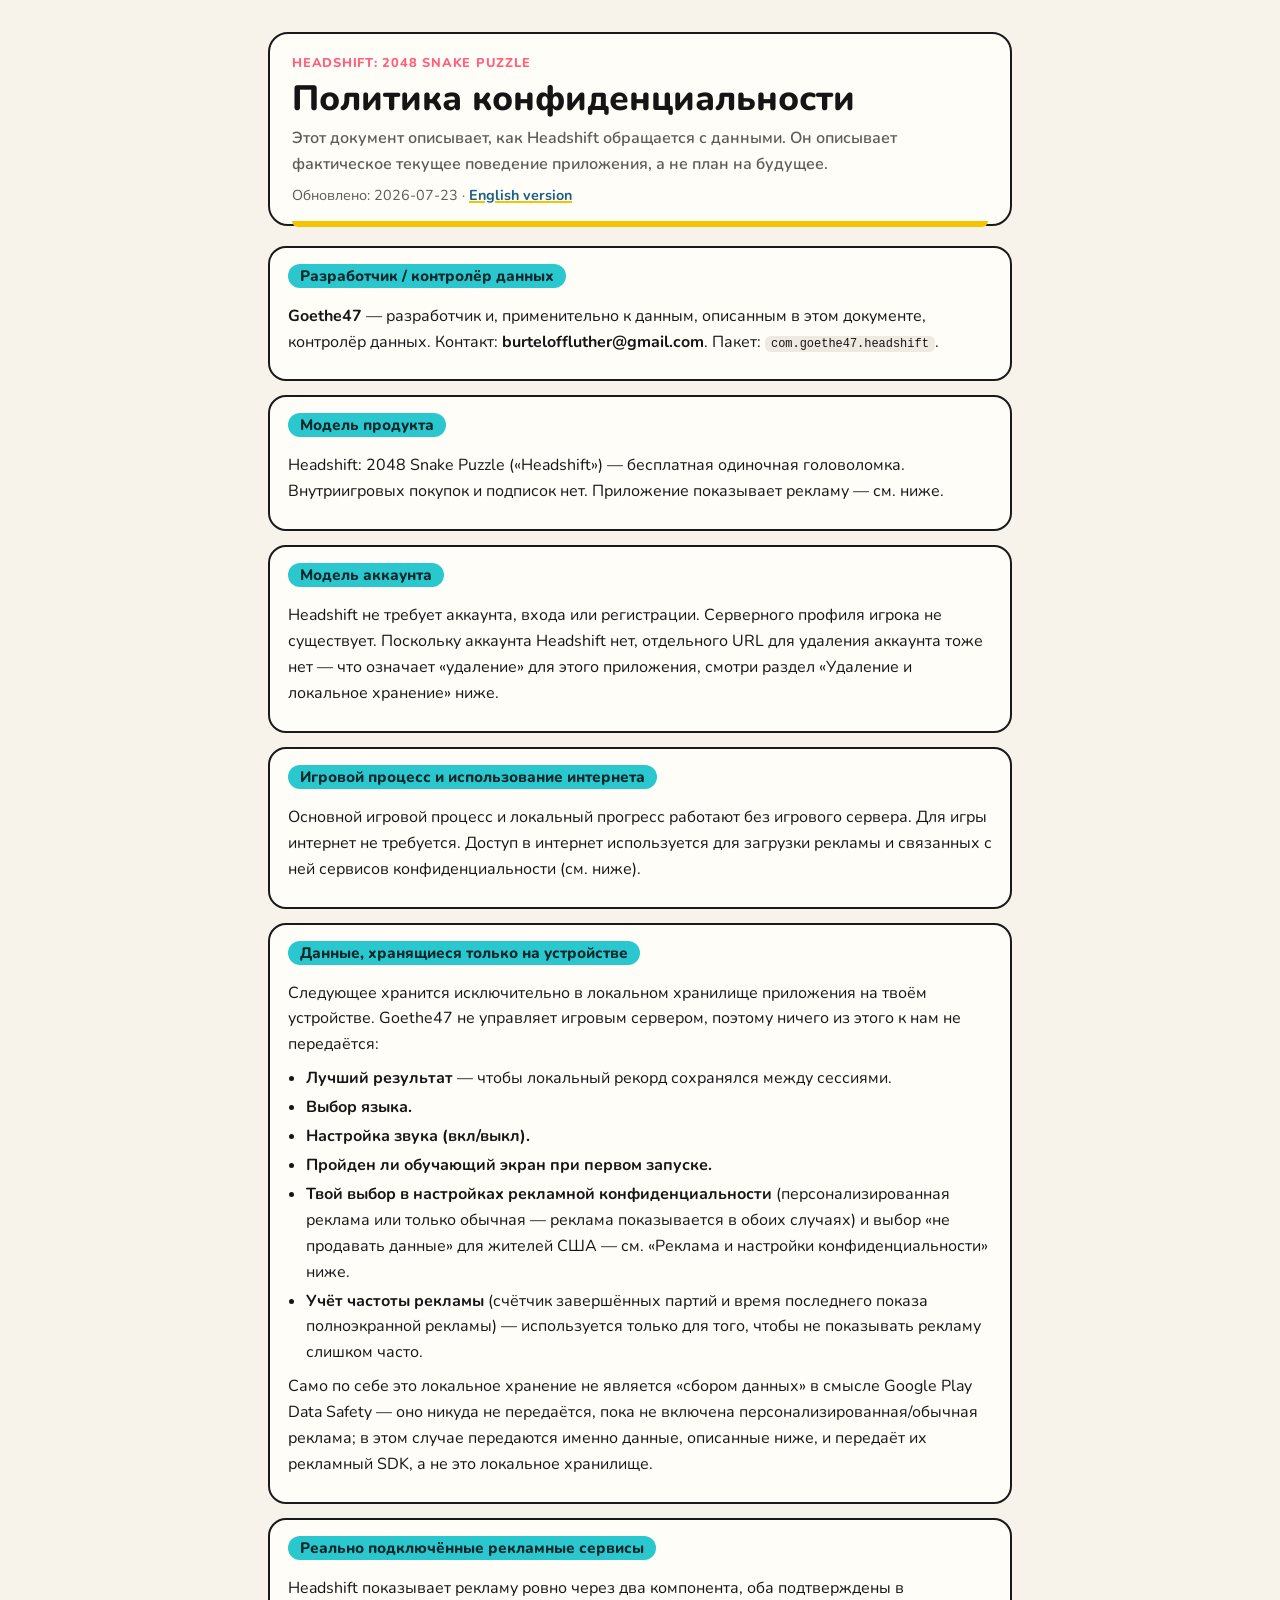
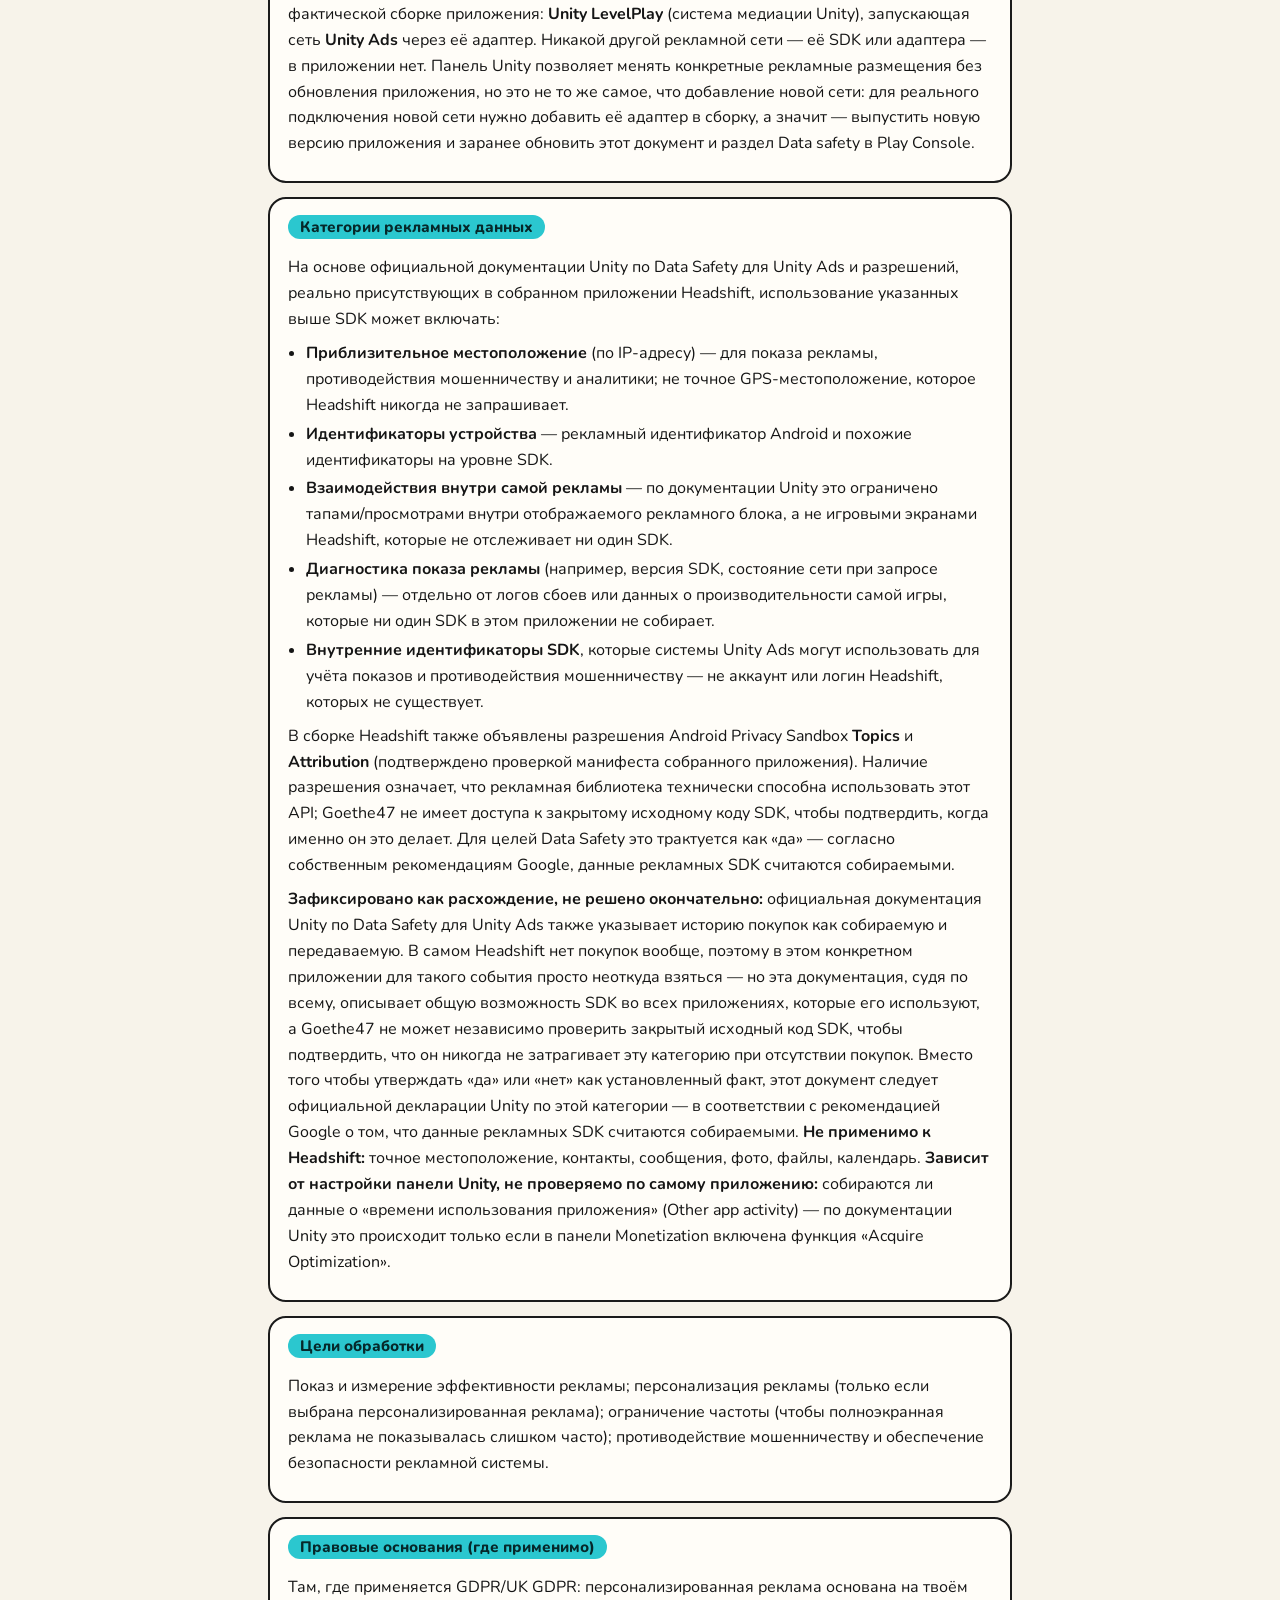
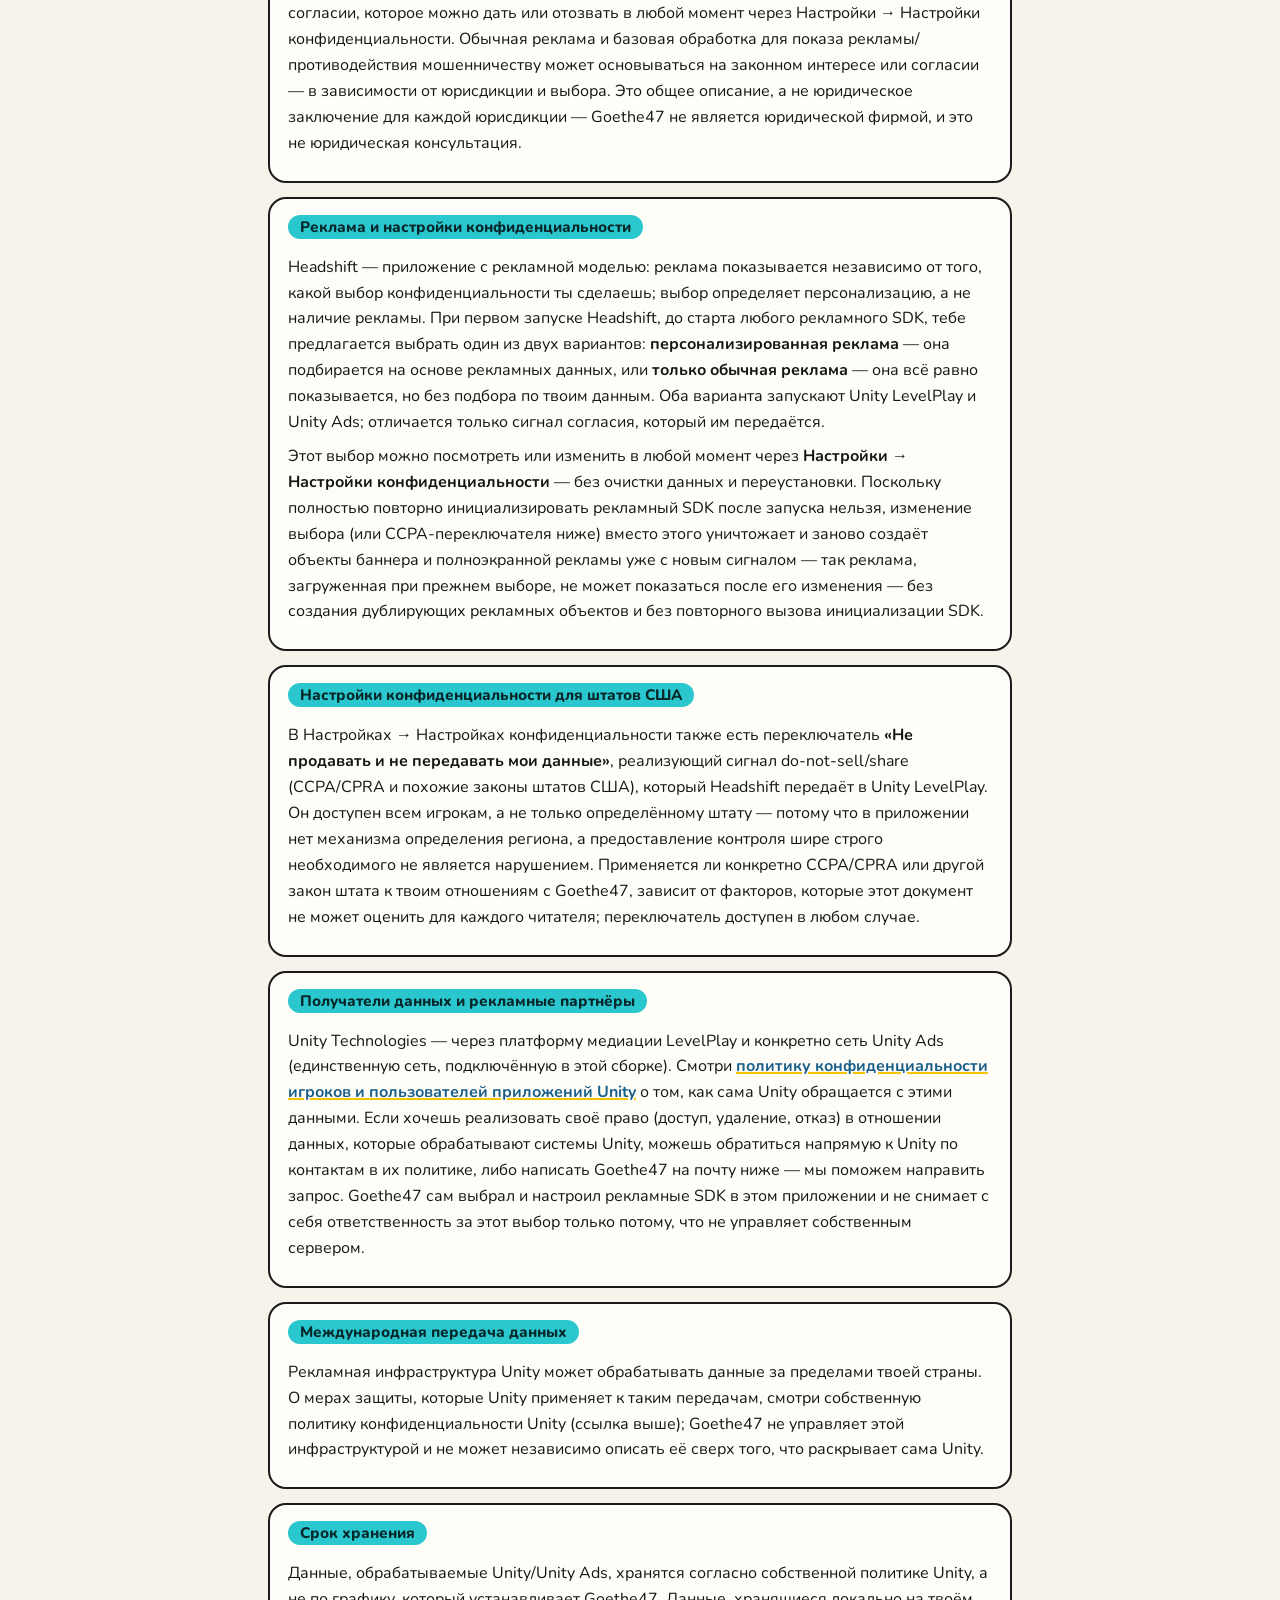
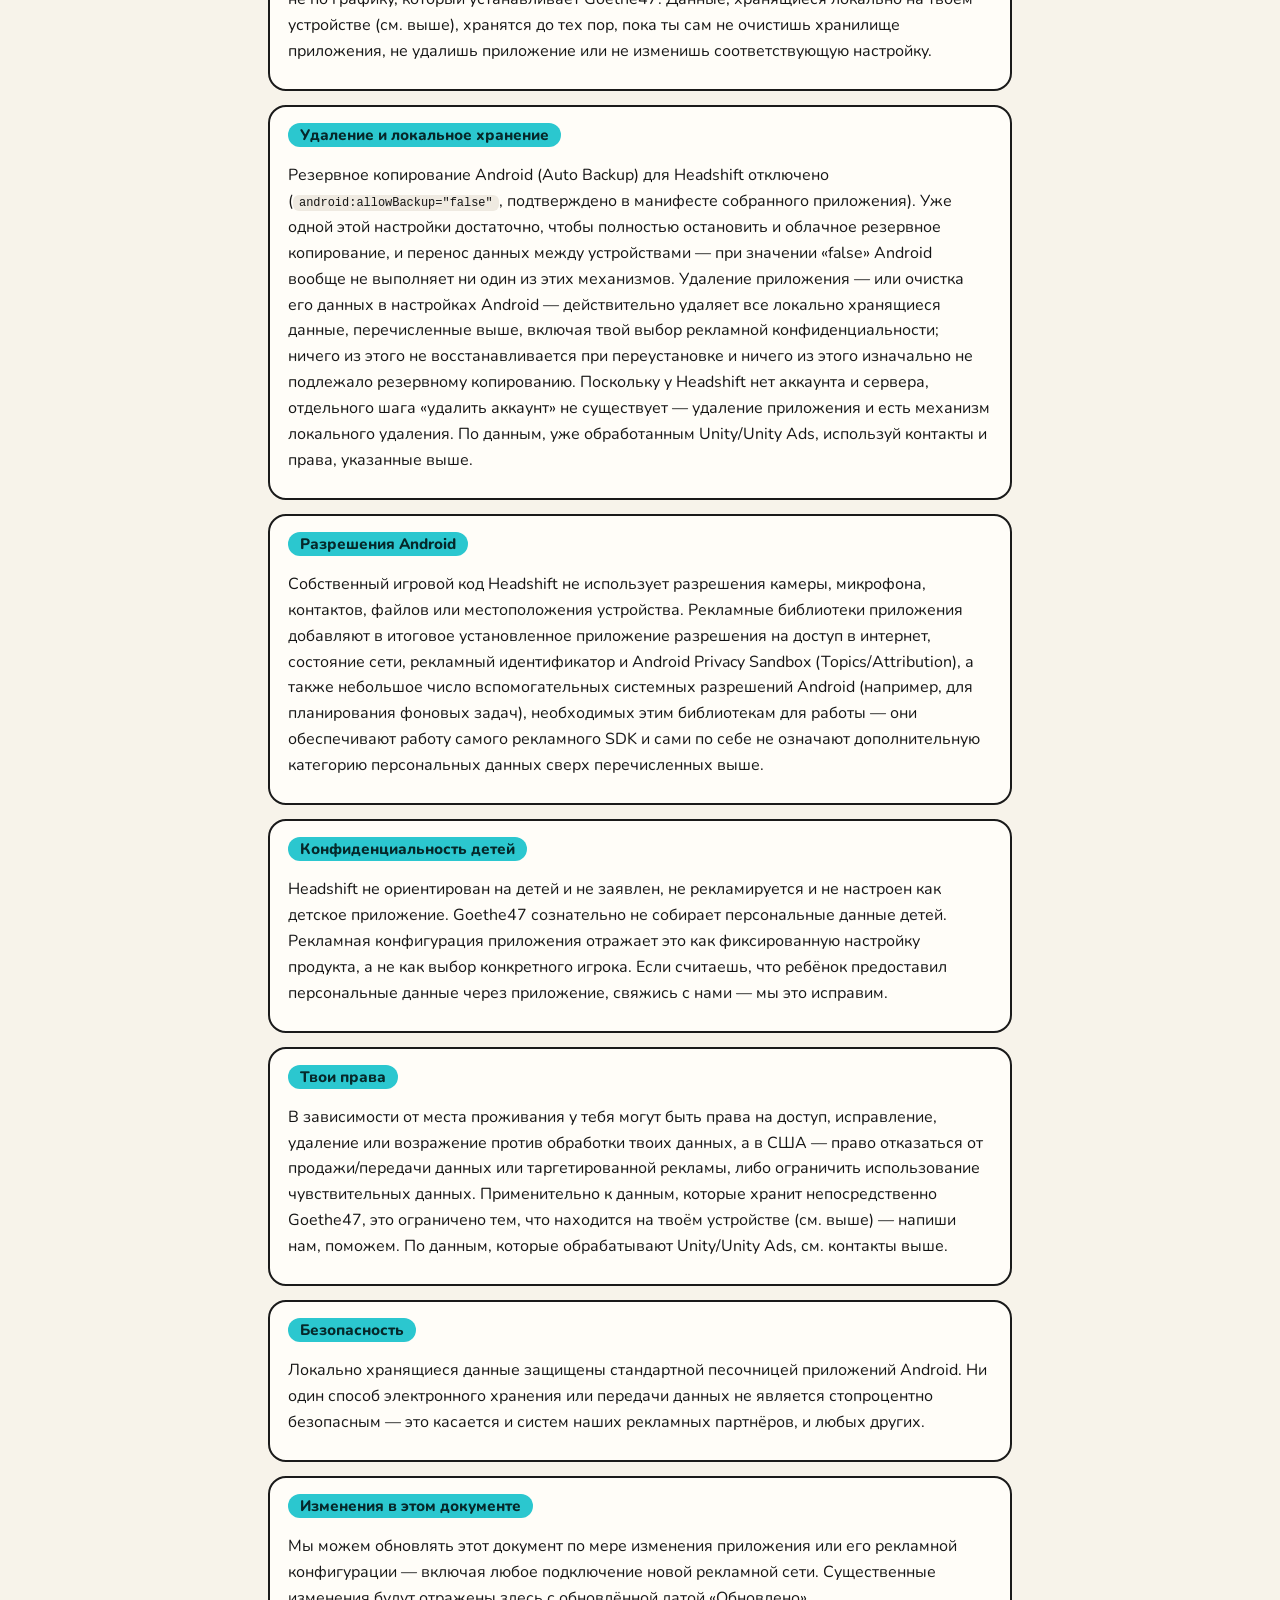
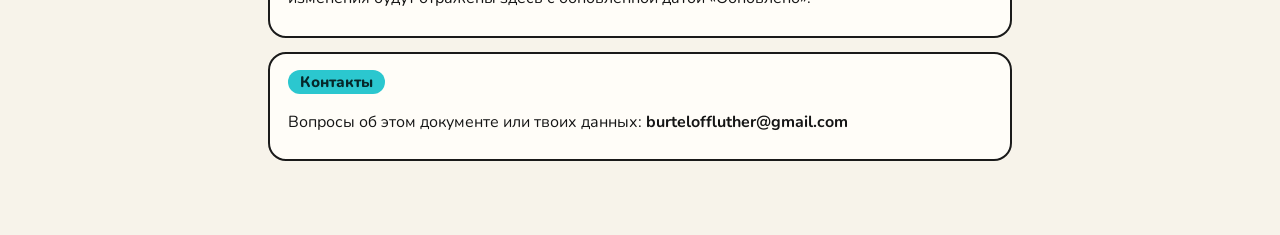
==== commit e7ef451a: "Remove stale defense-in-depth backup-rules claim The dataExtractionRules/fullBackupContent "second l" ====
--- a/privacy.ru.html
+++ b/privacy.ru.html
@@ -43,7 +43,7 @@
 
     <section><h2>Срок хранения</h2><p>Данные, обрабатываемые Unity/Unity Ads, хранятся согласно собственной политике Unity, а не по графику, который устанавливает Goethe47. Данные, хранящиеся локально на твоём устройстве (см. выше), хранятся до тех пор, пока ты сам не очистишь хранилище приложения, не удалишь приложение или не изменишь соответствующую настройку.</p></section>
 
-    <section><h2>Удаление и локальное хранение</h2><p>Резервное копирование Android (Auto Backup) для Headshift отключено (<code>android:allowBackup="false"</code>, подтверждено в манифесте собранного приложения) — само по себе это уже полностью останавливает и облачное резервное копирование, и перенос данных между устройствами. Дополнительно приложение объявляет явные правила исключения резервного копирования/переноса для каждого домена локальных данных — как второй, подстраховочный уровень. В сумме удаление приложения — или очистка его данных в настройках Android — действительно удаляет все локально хранящиеся данные, перечисленные выше, включая твой выбор рекламной конфиденциальности; ничего из этого не восстанавливается при переустановке. Поскольку у Headshift нет аккаунта и сервера, отдельного шага «удалить аккаунт» не существует — удаление приложения и есть механизм локального удаления. По данным, уже обработанным Unity/Unity Ads, используй контакты и права, указанные выше.</p></section>
+    <section><h2>Удаление и локальное хранение</h2><p>Резервное копирование Android (Auto Backup) для Headshift отключено (<code>android:allowBackup="false"</code>, подтверждено в манифесте собранного приложения). Уже одной этой настройки достаточно, чтобы полностью остановить и облачное резервное копирование, и перенос данных между устройствами — при значении «false» Android вообще не выполняет ни один из этих механизмов. Удаление приложения — или очистка его данных в настройках Android — действительно удаляет все локально хранящиеся данные, перечисленные выше, включая твой выбор рекламной конфиденциальности; ничего из этого не восстанавливается при переустановке и ничего из этого изначально не подлежало резервному копированию. Поскольку у Headshift нет аккаунта и сервера, отдельного шага «удалить аккаунт» не существует — удаление приложения и есть механизм локального удаления. По данным, уже обработанным Unity/Unity Ads, используй контакты и права, указанные выше.</p></section>
 
     <section><h2>Разрешения Android</h2><p>Собственный игровой код Headshift не использует разрешения камеры, микрофона, контактов, файлов или местоположения устройства. Рекламные библиотеки приложения добавляют в итоговое установленное приложение разрешения на доступ в интернет, состояние сети, рекламный идентификатор и Android Privacy Sandbox (Topics/Attribution), а также небольшое число вспомогательных системных разрешений Android (например, для планирования фоновых задач), необходимых этим библиотекам для работы — они обеспечивают работу самого рекламного SDK и сами по себе не означают дополнительную категорию персональных данных сверх перечисленных выше.</p></section>
 
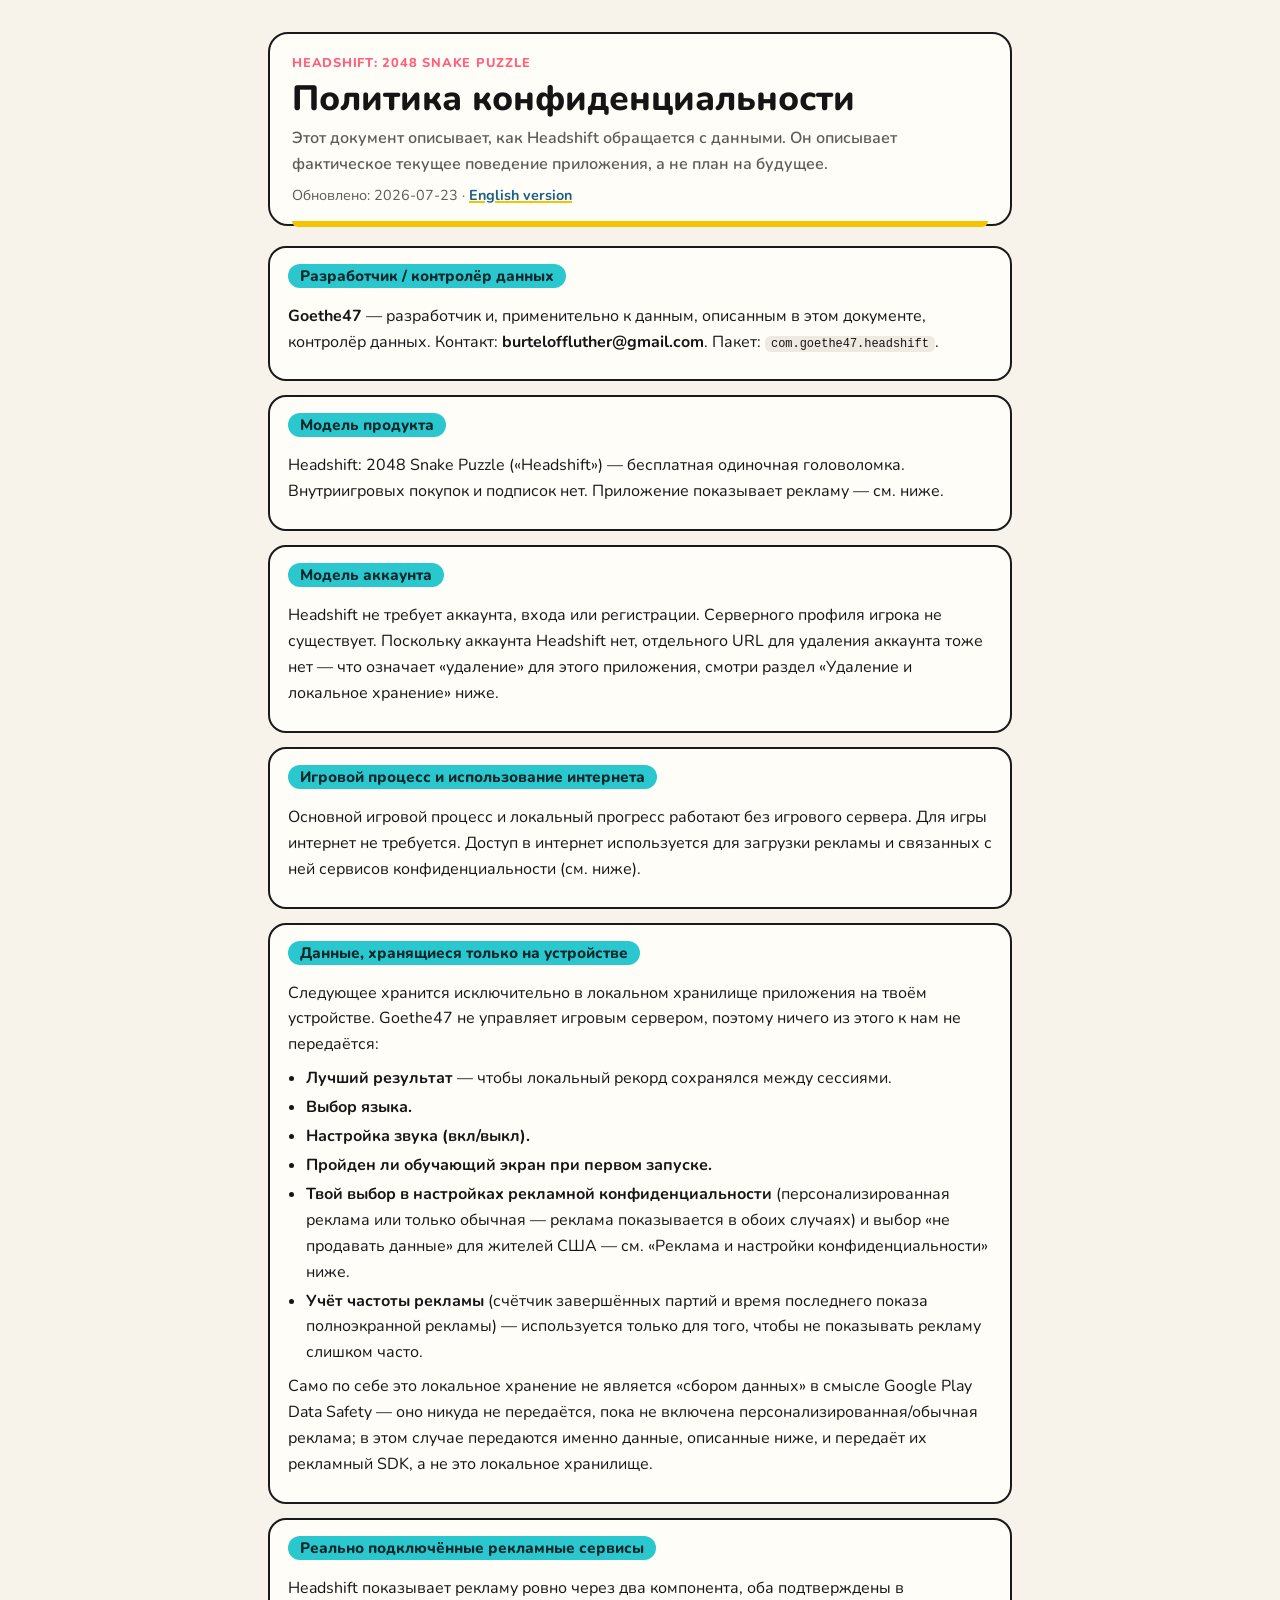
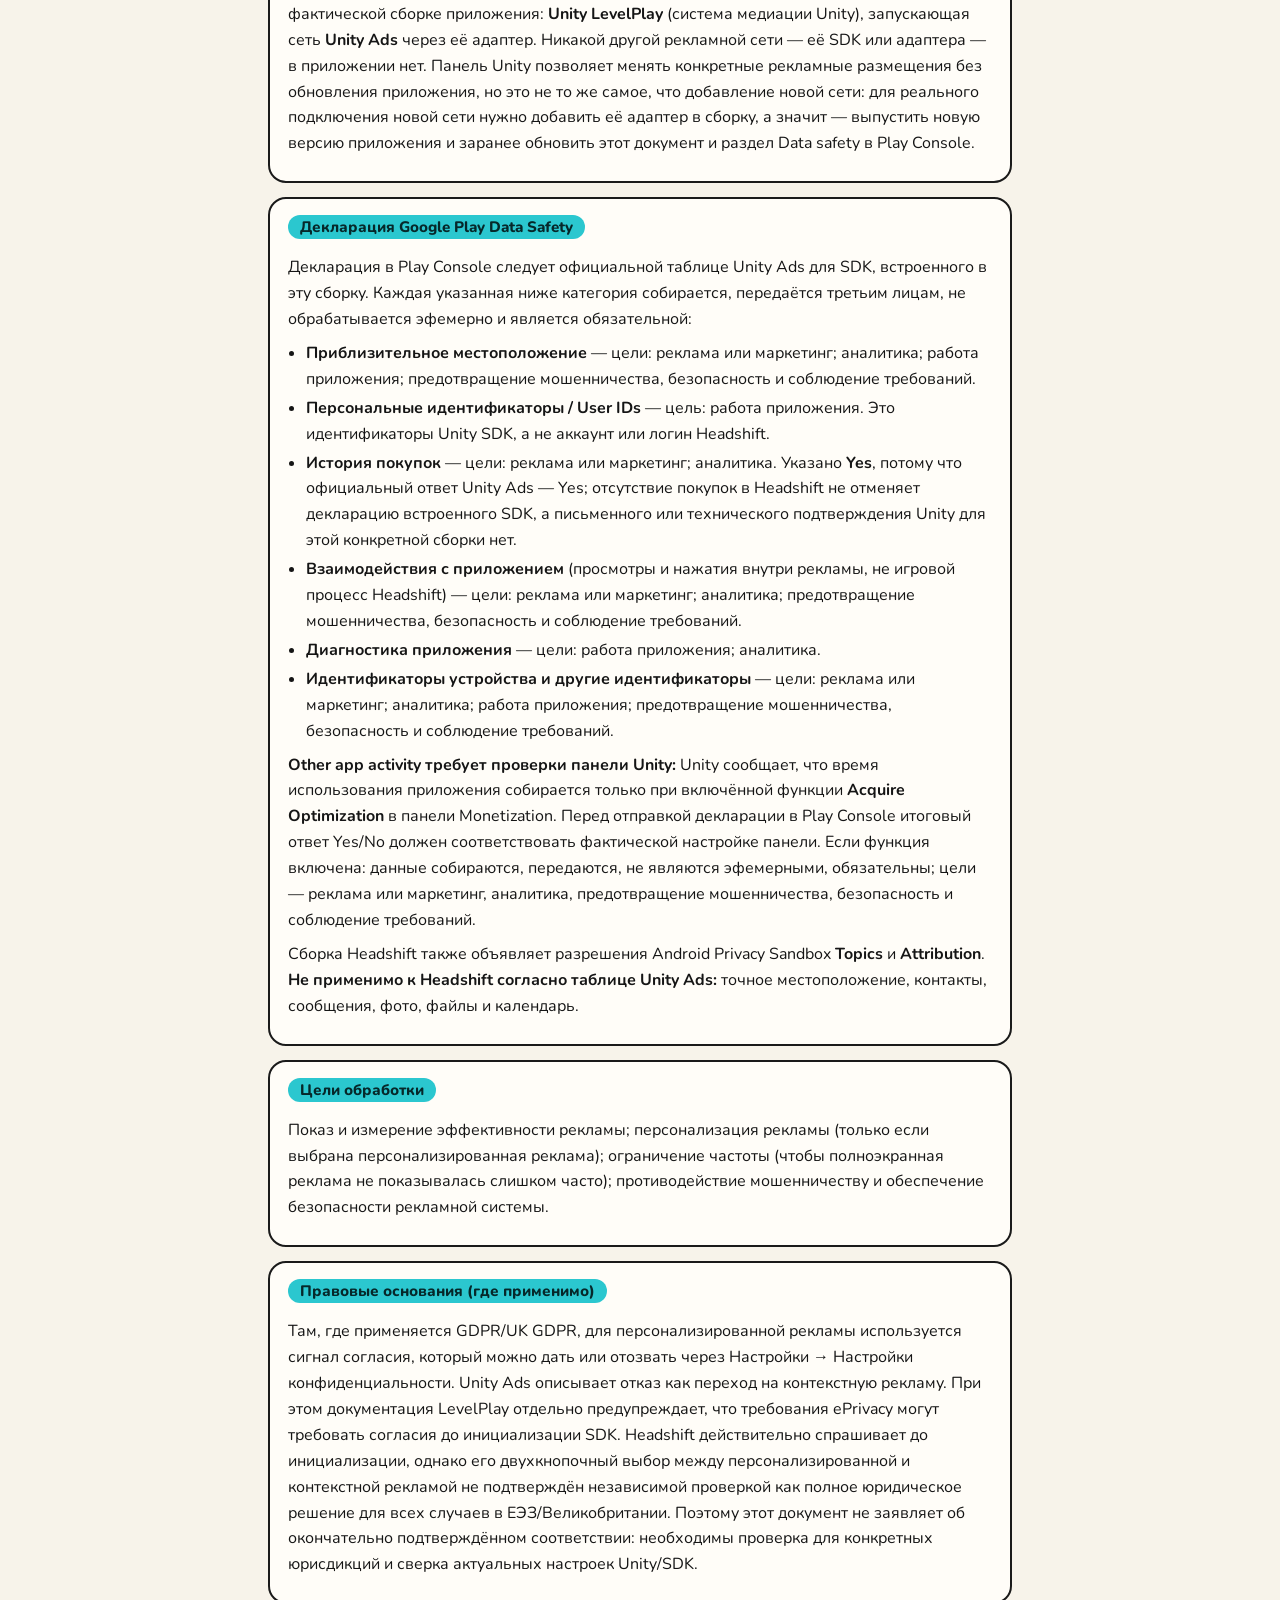
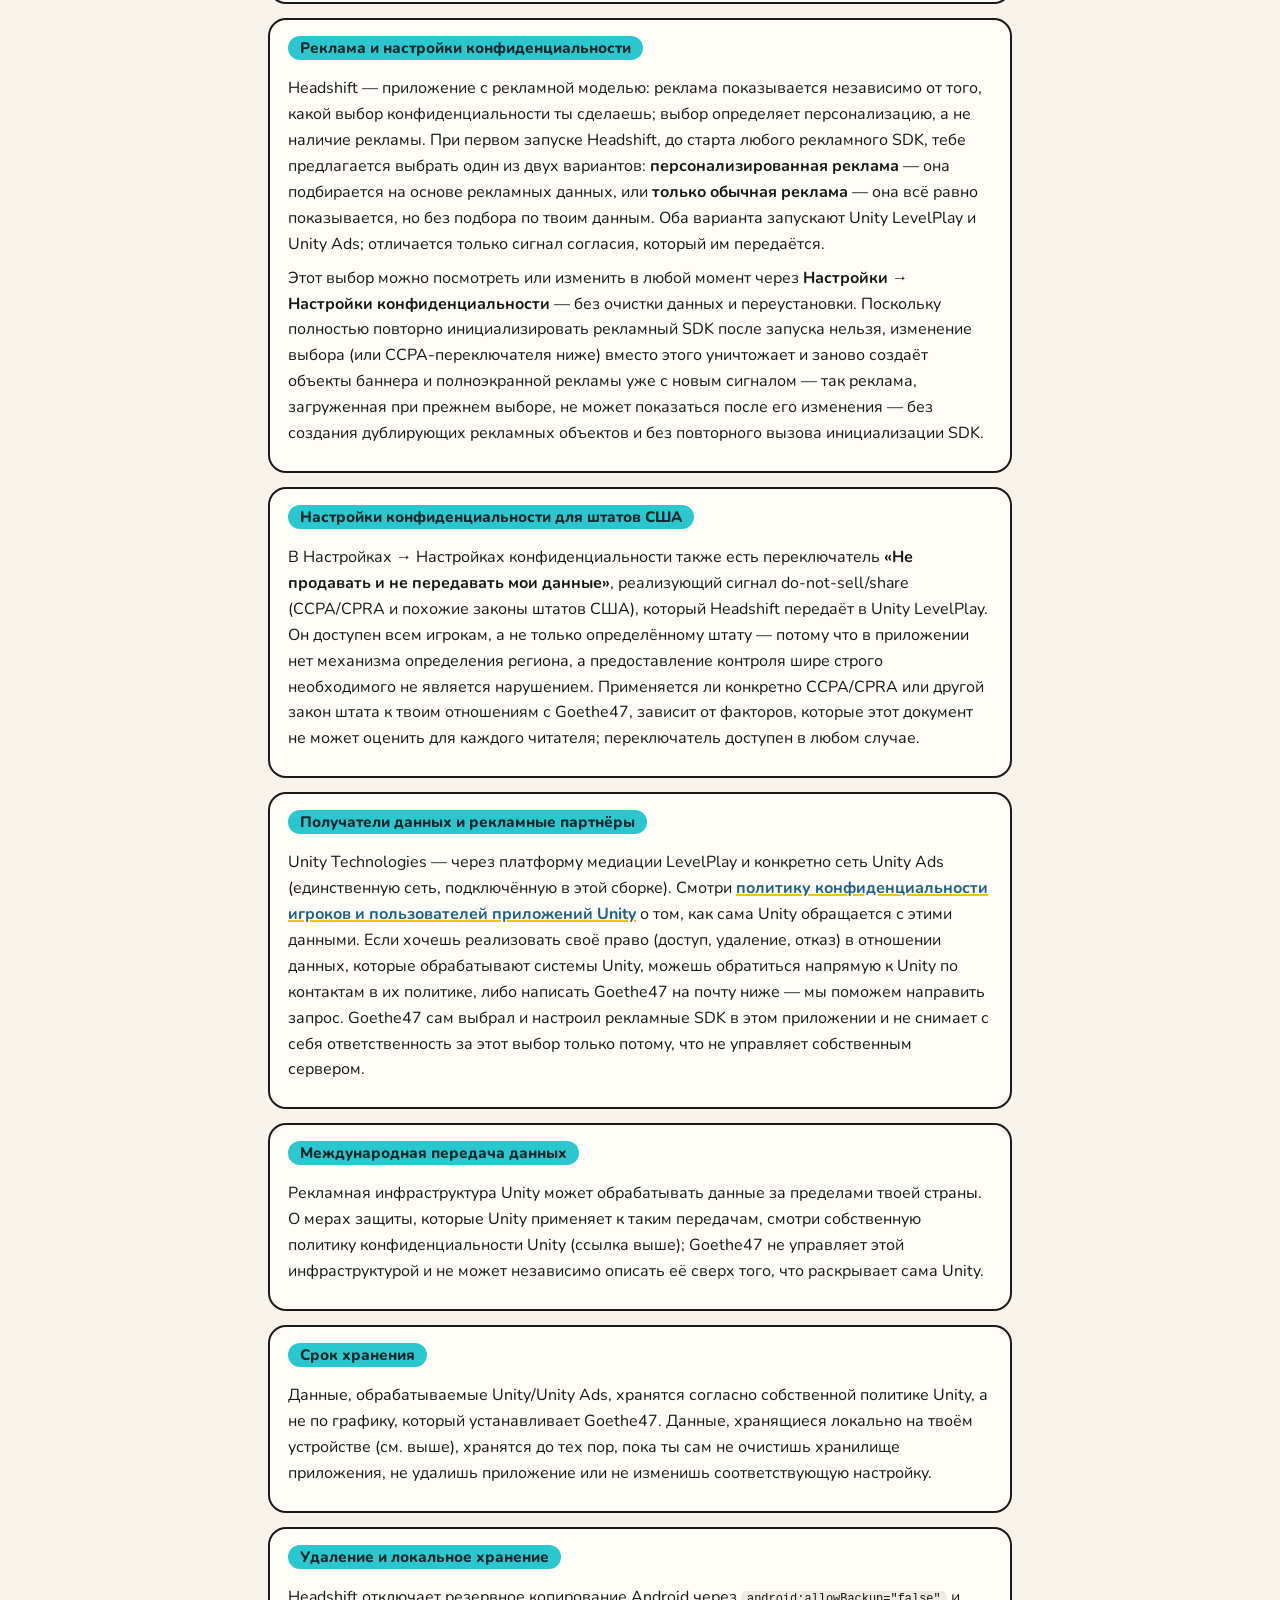
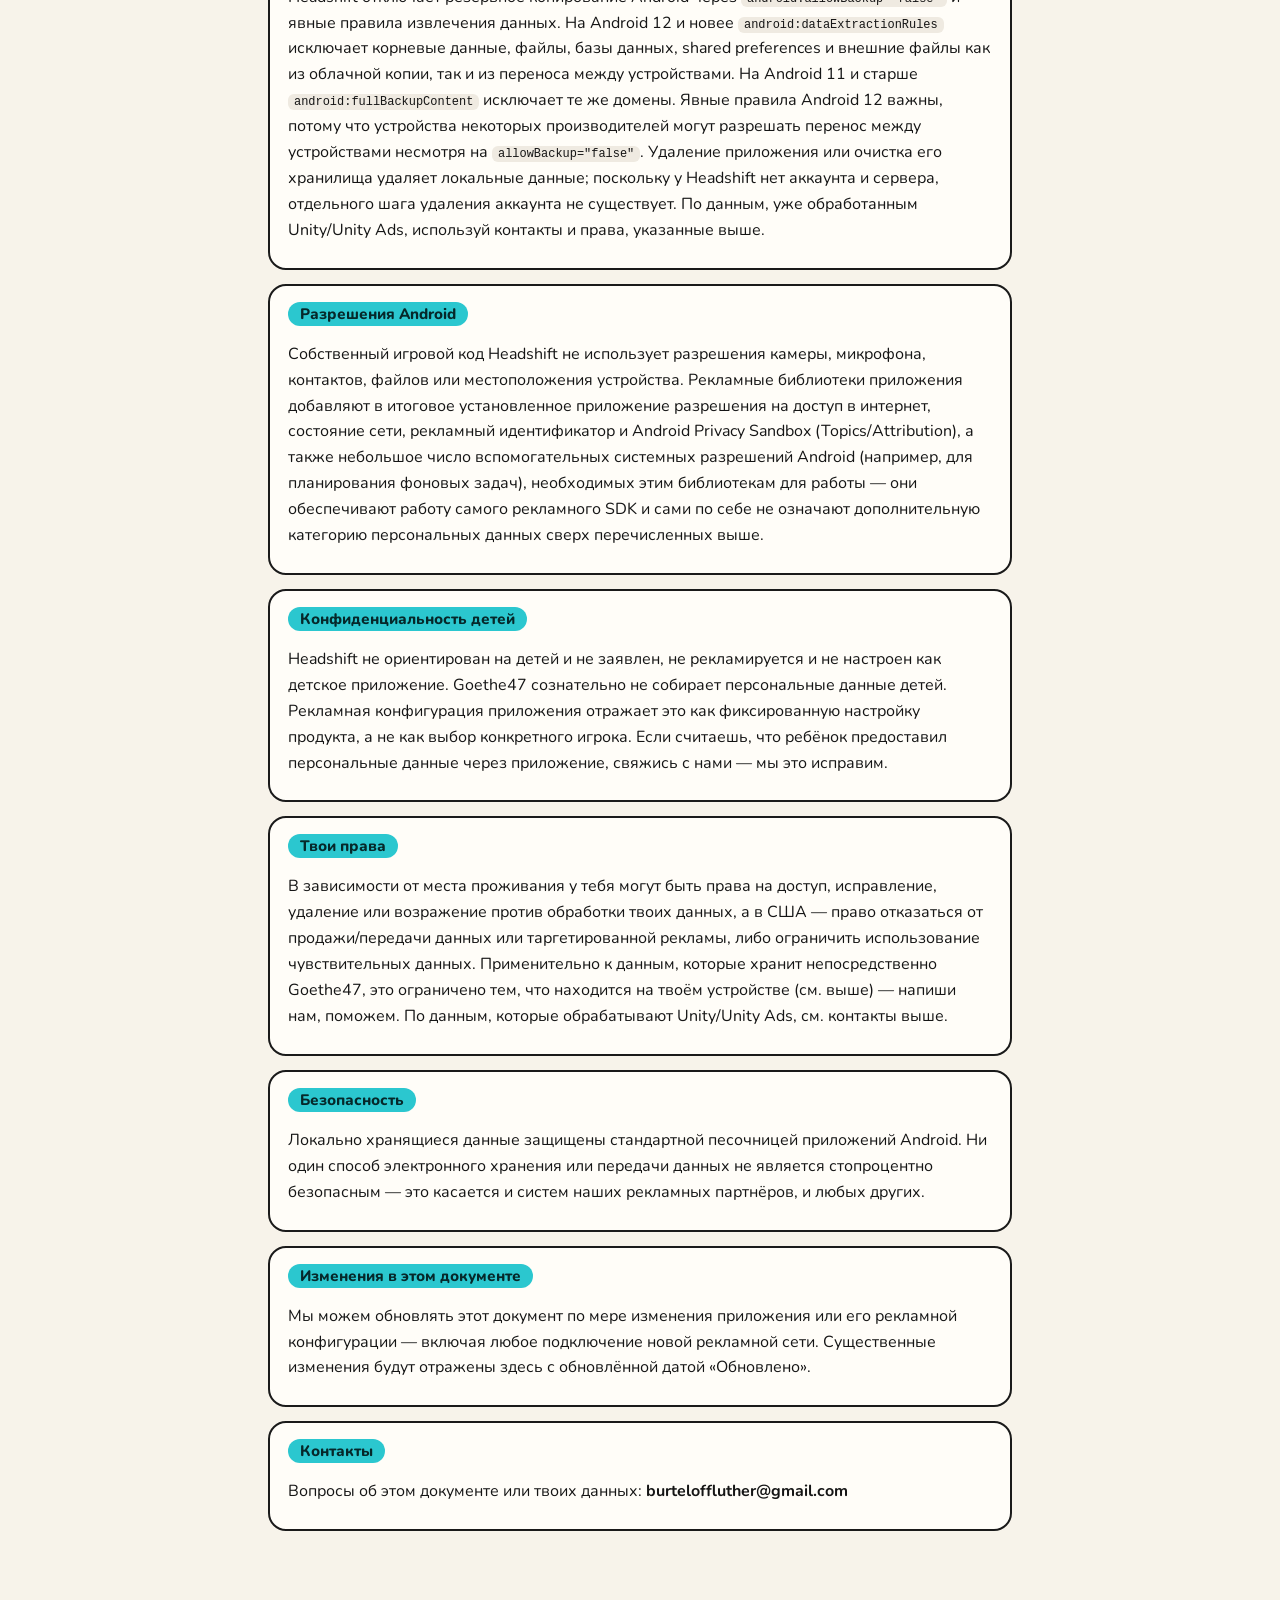
==== commit edece091: "Correct Unity Ads data safety disclosures" ====
--- a/privacy.ru.html
+++ b/privacy.ru.html
@@ -27,11 +27,11 @@
 
     <section><h2>Реально подключённые рекламные сервисы</h2><p>Headshift показывает рекламу ровно через два компонента, оба подтверждены в фактической сборке приложения: <strong>Unity LevelPlay</strong> (система медиации Unity), запускающая сеть <strong>Unity Ads</strong> через её адаптер. Никакой другой рекламной сети — её SDK или адаптера — в приложении нет. Панель Unity позволяет менять конкретные рекламные размещения без обновления приложения, но это не то же самое, что добавление новой сети: для реального подключения новой сети нужно добавить её адаптер в сборку, а значит — выпустить новую версию приложения и заранее обновить этот документ и раздел Data safety в Play Console.</p></section>
 
-    <section><h2>Категории рекламных данных</h2><p>На основе официальной документации Unity по Data Safety для Unity Ads и разрешений, реально присутствующих в собранном приложении Headshift, использование указанных выше SDK может включать:</p><ul><li><strong>Приблизительное местоположение</strong> (по IP-адресу) — для показа рекламы, противодействия мошенничеству и аналитики; не точное GPS-местоположение, которое Headshift никогда не запрашивает.</li><li><strong>Идентификаторы устройства</strong> — рекламный идентификатор Android и похожие идентификаторы на уровне SDK.</li><li><strong>Взаимодействия внутри самой рекламы</strong> — по документации Unity это ограничено тапами/просмотрами внутри отображаемого рекламного блока, а не игровыми экранами Headshift, которые не отслеживает ни один SDK.</li><li><strong>Диагностика показа рекламы</strong> (например, версия SDK, состояние сети при запросе рекламы) — отдельно от логов сбоев или данных о производительности самой игры, которые ни один SDK в этом приложении не собирает.</li><li><strong>Внутренние идентификаторы SDK</strong>, которые системы Unity Ads могут использовать для учёта показов и противодействия мошенничеству — не аккаунт или логин Headshift, которых не существует.</li></ul><p>В сборке Headshift также объявлены разрешения Android Privacy Sandbox <strong>Topics</strong> и <strong>Attribution</strong> (подтверждено проверкой манифеста собранного приложения). Наличие разрешения означает, что рекламная библиотека технически способна использовать этот API; Goethe47 не имеет доступа к закрытому исходному коду SDK, чтобы подтвердить, когда именно он это делает. Для целей Data Safety это трактуется как «да» — согласно собственным рекомендациям Google, данные рекламных SDK считаются собираемыми.</p><p><strong>Зафиксировано как расхождение, не решено окончательно:</strong> официальная документация Unity по Data Safety для Unity Ads также указывает историю покупок как собираемую и передаваемую. В самом Headshift нет покупок вообще, поэтому в этом конкретном приложении для такого события просто неоткуда взяться — но эта документация, судя по всему, описывает общую возможность SDK во всех приложениях, которые его используют, а Goethe47 не может независимо проверить закрытый исходный код SDK, чтобы подтвердить, что он никогда не затрагивает эту категорию при отсутствии покупок. Вместо того чтобы утверждать «да» или «нет» как установленный факт, этот документ следует официальной декларации Unity по этой категории — в соответствии с рекомендацией Google о том, что данные рекламных SDK считаются собираемыми. <strong>Не применимо к Headshift:</strong> точное местоположение, контакты, сообщения, фото, файлы, календарь. <strong>Зависит от настройки панели Unity, не проверяемо по самому приложению:</strong> собираются ли данные о «времени использования приложения» (Other app activity) — по документации Unity это происходит только если в панели Monetization включена функция «Acquire Optimization».</p></section>
+    <section><h2>Декларация Google Play Data Safety</h2><p>Декларация в Play Console следует официальной таблице Unity Ads для SDK, встроенного в эту сборку. Каждая указанная ниже категория собирается, передаётся третьим лицам, не обрабатывается эфемерно и является обязательной:</p><ul><li><strong>Приблизительное местоположение</strong> — цели: реклама или маркетинг; аналитика; работа приложения; предотвращение мошенничества, безопасность и соблюдение требований.</li><li><strong>Персональные идентификаторы / User IDs</strong> — цель: работа приложения. Это идентификаторы Unity SDK, а не аккаунт или логин Headshift.</li><li><strong>История покупок</strong> — цели: реклама или маркетинг; аналитика. Указано <strong>Yes</strong>, потому что официальный ответ Unity Ads — Yes; отсутствие покупок в Headshift не отменяет декларацию встроенного SDK, а письменного или технического подтверждения Unity для этой конкретной сборки нет.</li><li><strong>Взаимодействия с приложением</strong> (просмотры и нажатия внутри рекламы, не игровой процесс Headshift) — цели: реклама или маркетинг; аналитика; предотвращение мошенничества, безопасность и соблюдение требований.</li><li><strong>Диагностика приложения</strong> — цели: работа приложения; аналитика.</li><li><strong>Идентификаторы устройства и другие идентификаторы</strong> — цели: реклама или маркетинг; аналитика; работа приложения; предотвращение мошенничества, безопасность и соблюдение требований.</li></ul><p><strong>Other app activity требует проверки панели Unity:</strong> Unity сообщает, что время использования приложения собирается только при включённой функции <strong>Acquire Optimization</strong> в панели Monetization. Перед отправкой декларации в Play Console итоговый ответ Yes/No должен соответствовать фактической настройке панели. Если функция включена: данные собираются, передаются, не являются эфемерными, обязательны; цели — реклама или маркетинг, аналитика, предотвращение мошенничества, безопасность и соблюдение требований.</p><p>Сборка Headshift также объявляет разрешения Android Privacy Sandbox <strong>Topics</strong> и <strong>Attribution</strong>. <strong>Не применимо к Headshift согласно таблице Unity Ads:</strong> точное местоположение, контакты, сообщения, фото, файлы и календарь.</p></section>
 
     <section><h2>Цели обработки</h2><p>Показ и измерение эффективности рекламы; персонализация рекламы (только если выбрана персонализированная реклама); ограничение частоты (чтобы полноэкранная реклама не показывалась слишком часто); противодействие мошенничеству и обеспечение безопасности рекламной системы.</p></section>
 
-    <section><h2>Правовые основания (где применимо)</h2><p>Там, где применяется GDPR/UK GDPR: персонализированная реклама основана на твоём согласии, которое можно дать или отозвать в любой момент через Настройки → Настройки конфиденциальности. Обычная реклама и базовая обработка для показа рекламы/противодействия мошенничеству может основываться на законном интересе или согласии — в зависимости от юрисдикции и выбора. Это общее описание, а не юридическое заключение для каждой юрисдикции — Goethe47 не является юридической фирмой, и это не юридическая консультация.</p></section>
+    <section><h2>Правовые основания (где применимо)</h2><p>Там, где применяется GDPR/UK GDPR, для персонализированной рекламы используется сигнал согласия, который можно дать или отозвать через Настройки → Настройки конфиденциальности. Unity Ads описывает отказ как переход на контекстную рекламу. При этом документация LevelPlay отдельно предупреждает, что требования ePrivacy могут требовать согласия до инициализации SDK. Headshift действительно спрашивает до инициализации, однако его двухкнопочный выбор между персонализированной и контекстной рекламой не подтверждён независимой проверкой как полное юридическое решение для всех случаев в ЕЭЗ/Великобритании. Поэтому этот документ не заявляет об окончательно подтверждённом соответствии: необходимы проверка для конкретных юрисдикций и сверка актуальных настроек Unity/SDK.</p></section>
 
     <section><h2>Реклама и настройки конфиденциальности</h2><p>Headshift — приложение с рекламной моделью: реклама показывается независимо от того, какой выбор конфиденциальности ты сделаешь; выбор определяет персонализацию, а не наличие рекламы. При первом запуске Headshift, до старта любого рекламного SDK, тебе предлагается выбрать один из двух вариантов: <strong>персонализированная реклама</strong> — она подбирается на основе рекламных данных, или <strong>только обычная реклама</strong> — она всё равно показывается, но без подбора по твоим данным. Оба варианта запускают Unity LevelPlay и Unity Ads; отличается только сигнал согласия, который им передаётся.</p><p>Этот выбор можно посмотреть или изменить в любой момент через <strong>Настройки → Настройки конфиденциальности</strong> — без очистки данных и переустановки. Поскольку полностью повторно инициализировать рекламный SDK после запуска нельзя, изменение выбора (или CCPA-переключателя ниже) вместо этого уничтожает и заново создаёт объекты баннера и полноэкранной рекламы уже с новым сигналом — так реклама, загруженная при прежнем выборе, не может показаться после его изменения — без создания дублирующих рекламных объектов и без повторного вызова инициализации SDK.</p></section>
 
@@ -43,7 +43,7 @@
 
     <section><h2>Срок хранения</h2><p>Данные, обрабатываемые Unity/Unity Ads, хранятся согласно собственной политике Unity, а не по графику, который устанавливает Goethe47. Данные, хранящиеся локально на твоём устройстве (см. выше), хранятся до тех пор, пока ты сам не очистишь хранилище приложения, не удалишь приложение или не изменишь соответствующую настройку.</p></section>
 
-    <section><h2>Удаление и локальное хранение</h2><p>Резервное копирование Android (Auto Backup) для Headshift отключено (<code>android:allowBackup="false"</code>, подтверждено в манифесте собранного приложения). Уже одной этой настройки достаточно, чтобы полностью остановить и облачное резервное копирование, и перенос данных между устройствами — при значении «false» Android вообще не выполняет ни один из этих механизмов. Удаление приложения — или очистка его данных в настройках Android — действительно удаляет все локально хранящиеся данные, перечисленные выше, включая твой выбор рекламной конфиденциальности; ничего из этого не восстанавливается при переустановке и ничего из этого изначально не подлежало резервному копированию. Поскольку у Headshift нет аккаунта и сервера, отдельного шага «удалить аккаунт» не существует — удаление приложения и есть механизм локального удаления. По данным, уже обработанным Unity/Unity Ads, используй контакты и права, указанные выше.</p></section>
+    <section><h2>Удаление и локальное хранение</h2><p>Headshift отключает резервное копирование Android через <code>android:allowBackup="false"</code> и явные правила извлечения данных. На Android 12 и новее <code>android:dataExtractionRules</code> исключает корневые данные, файлы, базы данных, shared preferences и внешние файлы как из облачной копии, так и из переноса между устройствами. На Android 11 и старше <code>android:fullBackupContent</code> исключает те же домены. Явные правила Android 12 важны, потому что устройства некоторых производителей могут разрешать перенос между устройствами несмотря на <code>allowBackup="false"</code>. Удаление приложения или очистка его хранилища удаляет локальные данные; поскольку у Headshift нет аккаунта и сервера, отдельного шага удаления аккаунта не существует. По данным, уже обработанным Unity/Unity Ads, используй контакты и права, указанные выше.</p></section>
 
     <section><h2>Разрешения Android</h2><p>Собственный игровой код Headshift не использует разрешения камеры, микрофона, контактов, файлов или местоположения устройства. Рекламные библиотеки приложения добавляют в итоговое установленное приложение разрешения на доступ в интернет, состояние сети, рекламный идентификатор и Android Privacy Sandbox (Topics/Attribution), а также небольшое число вспомогательных системных разрешений Android (например, для планирования фоновых задач), необходимых этим библиотекам для работы — они обеспечивают работу самого рекламного SDK и сами по себе не означают дополнительную категорию персональных данных сверх перечисленных выше.</p></section>
 
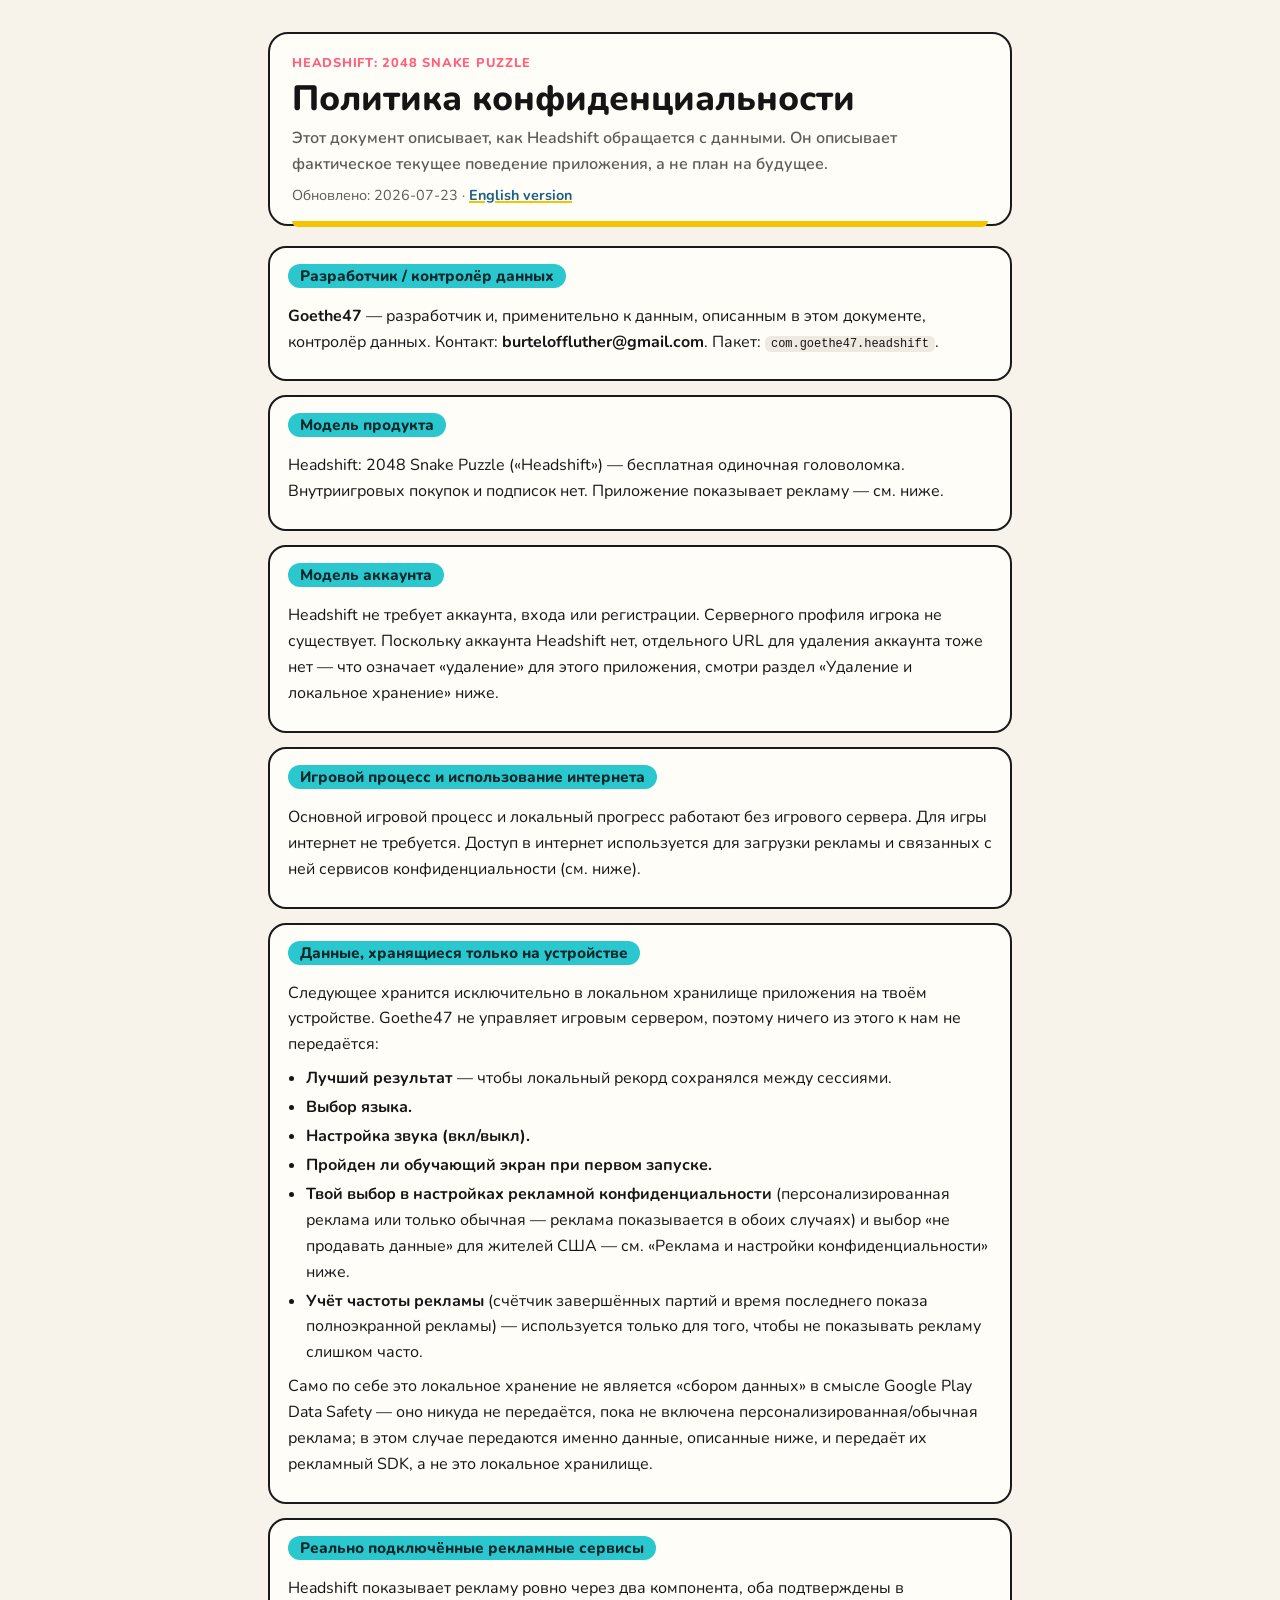
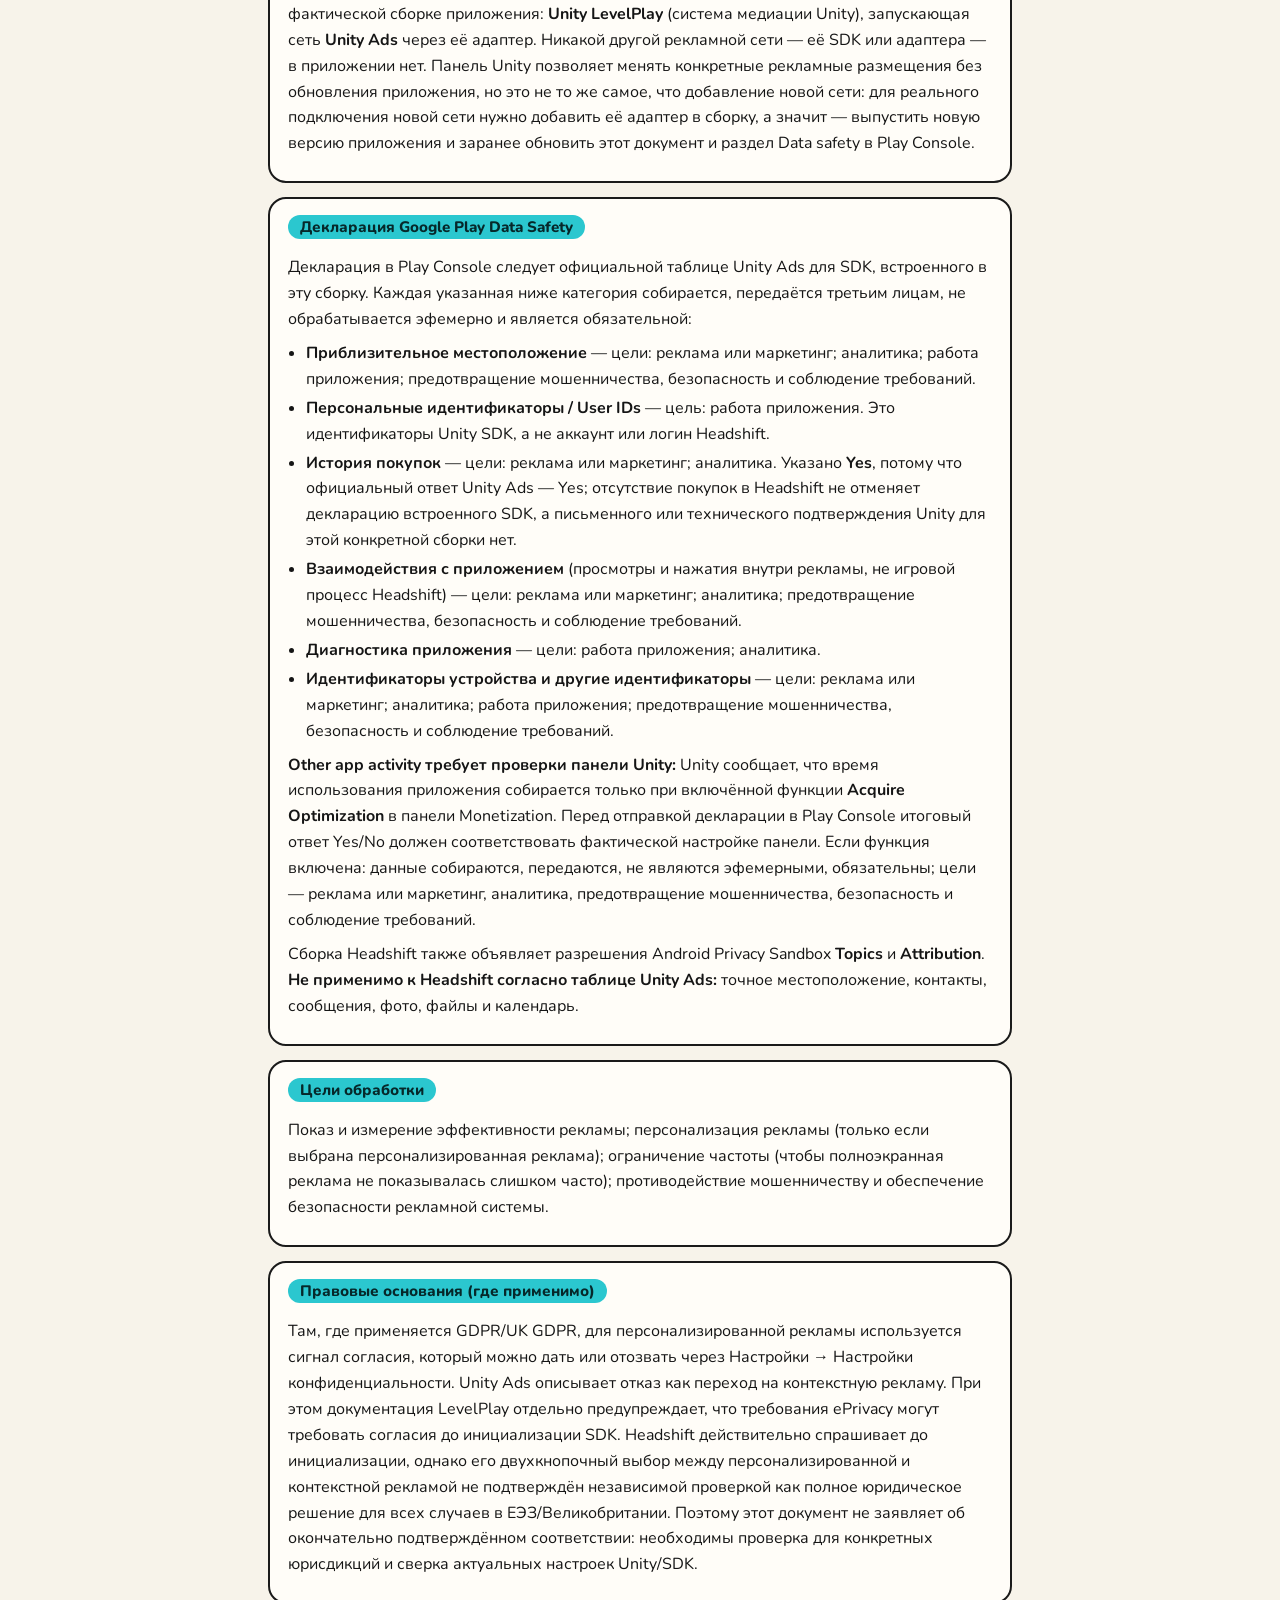
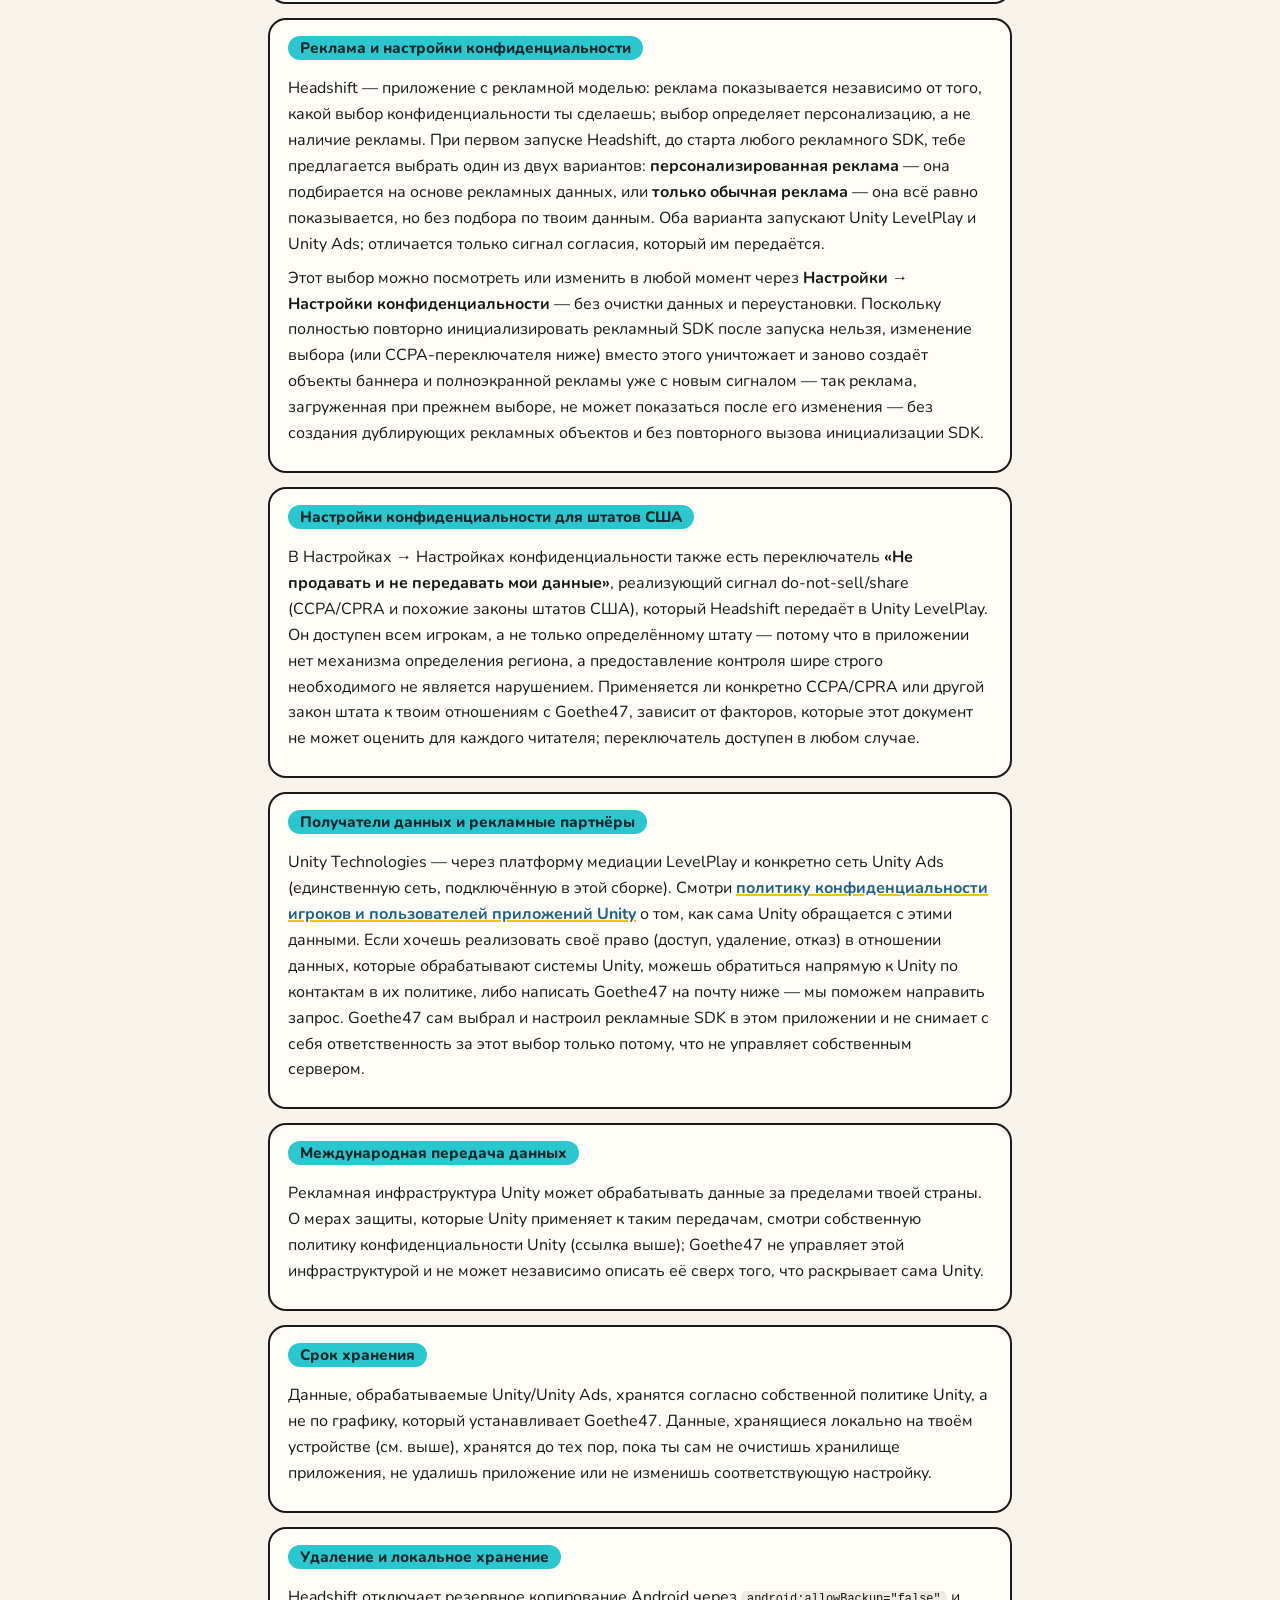
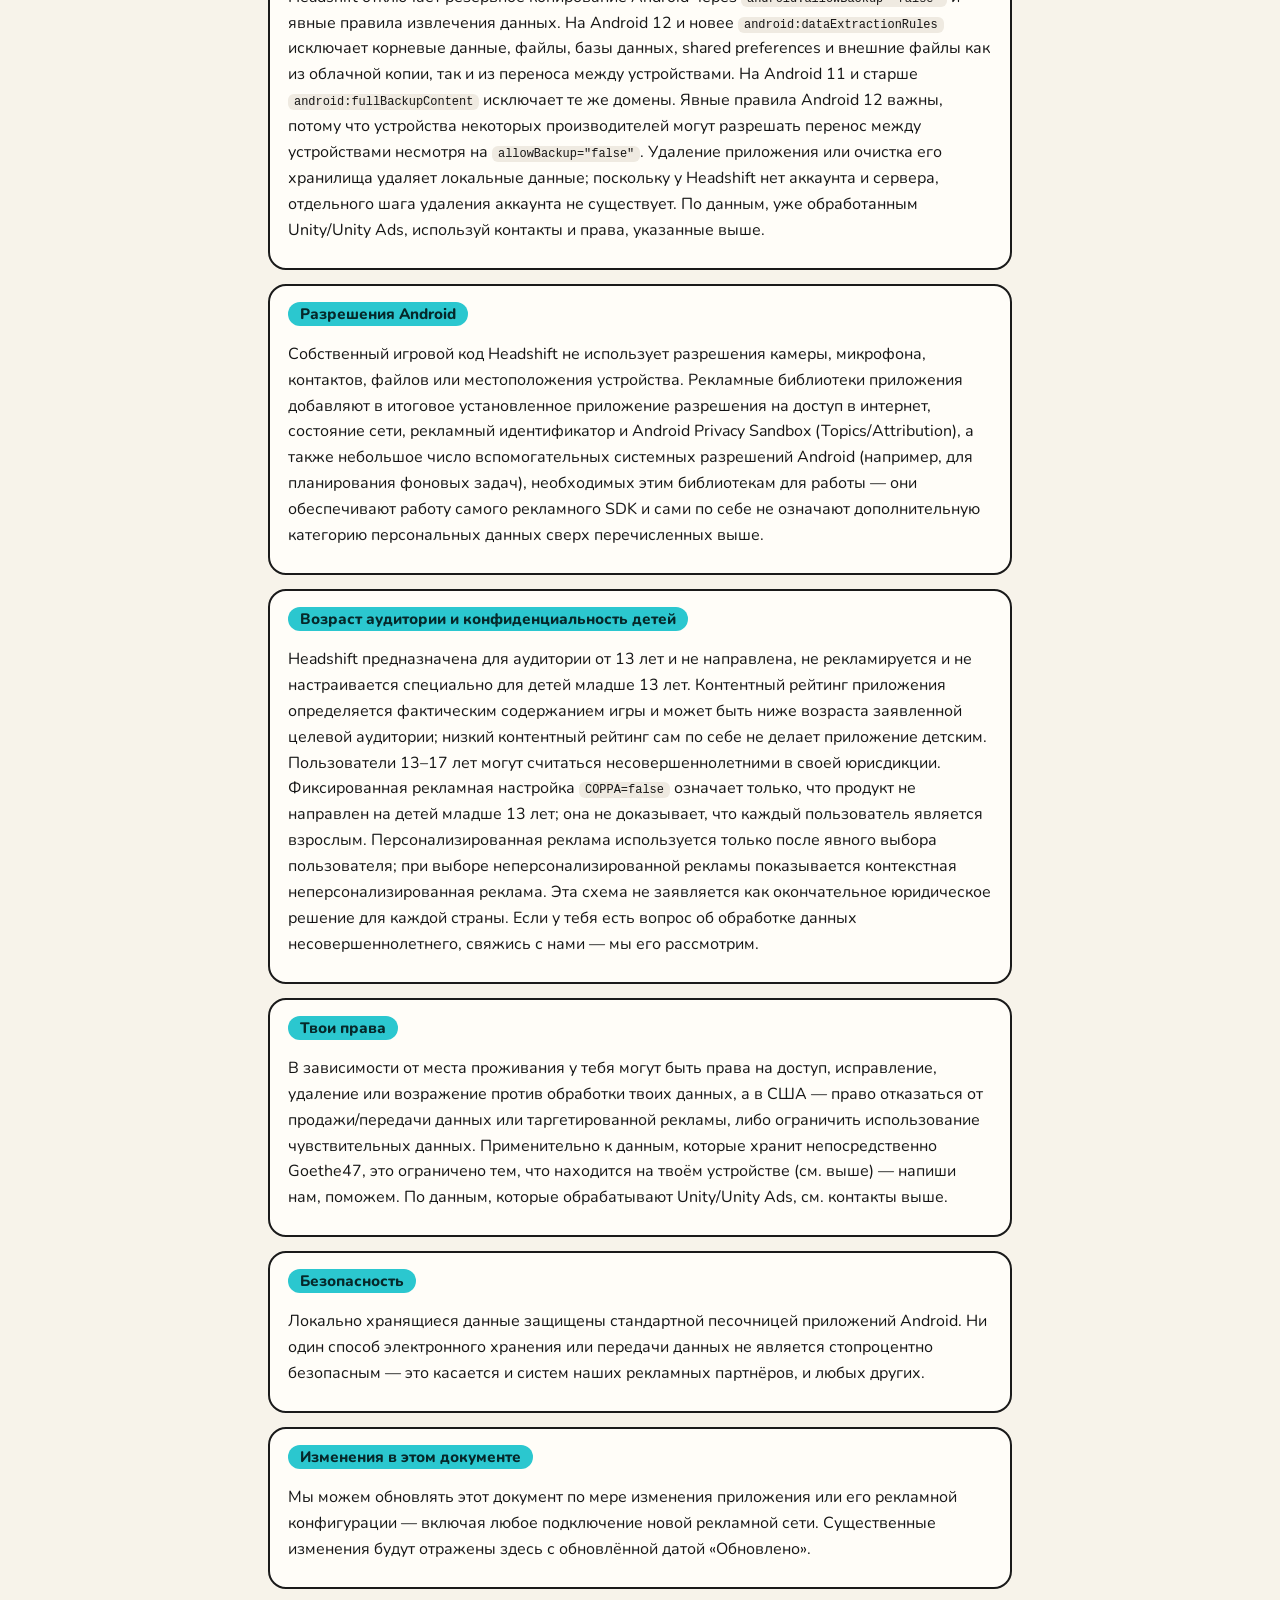
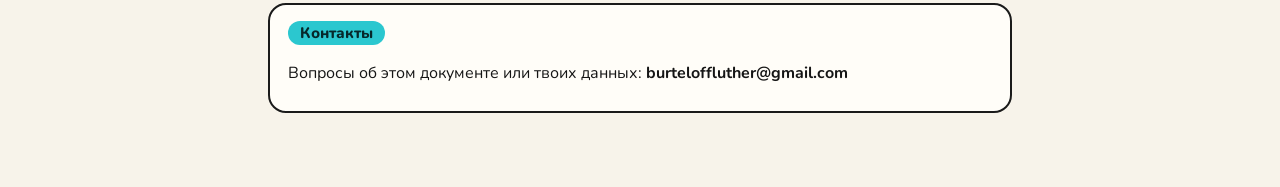
==== commit 326d590d: "Clarify target age and COPPA wording" ====
--- a/privacy.ru.html
+++ b/privacy.ru.html
@@ -47,7 +47,7 @@
 
     <section><h2>Разрешения Android</h2><p>Собственный игровой код Headshift не использует разрешения камеры, микрофона, контактов, файлов или местоположения устройства. Рекламные библиотеки приложения добавляют в итоговое установленное приложение разрешения на доступ в интернет, состояние сети, рекламный идентификатор и Android Privacy Sandbox (Topics/Attribution), а также небольшое число вспомогательных системных разрешений Android (например, для планирования фоновых задач), необходимых этим библиотекам для работы — они обеспечивают работу самого рекламного SDK и сами по себе не означают дополнительную категорию персональных данных сверх перечисленных выше.</p></section>
 
-    <section><h2>Конфиденциальность детей</h2><p>Headshift не ориентирован на детей и не заявлен, не рекламируется и не настроен как детское приложение. Goethe47 сознательно не собирает персональные данные детей. Рекламная конфигурация приложения отражает это как фиксированную настройку продукта, а не как выбор конкретного игрока. Если считаешь, что ребёнок предоставил персональные данные через приложение, свяжись с нами — мы это исправим.</p></section>
+    <section><h2>Возраст аудитории и конфиденциальность детей</h2><p>Headshift предназначена для аудитории от 13 лет и не направлена, не рекламируется и не настраивается специально для детей младше 13 лет. Контентный рейтинг приложения определяется фактическим содержанием игры и может быть ниже возраста заявленной целевой аудитории; низкий контентный рейтинг сам по себе не делает приложение детским. Пользователи 13–17 лет могут считаться несовершеннолетними в своей юрисдикции. Фиксированная рекламная настройка <code>COPPA=false</code> означает только, что продукт не направлен на детей младше 13 лет; она не доказывает, что каждый пользователь является взрослым. Персонализированная реклама используется только после явного выбора пользователя; при выборе неперсонализированной рекламы показывается контекстная неперсонализированная реклама. Эта схема не заявляется как окончательное юридическое решение для каждой страны. Если у тебя есть вопрос об обработке данных несовершеннолетнего, свяжись с нами — мы его рассмотрим.</p></section>
 
     <section><h2>Твои права</h2><p>В зависимости от места проживания у тебя могут быть права на доступ, исправление, удаление или возражение против обработки твоих данных, а в США — право отказаться от продажи/передачи данных или таргетированной рекламы, либо ограничить использование чувствительных данных. Применительно к данным, которые хранит непосредственно Goethe47, это ограничено тем, что находится на твоём устройстве (см. выше) — напиши нам, поможем. По данным, которые обрабатывают Unity/Unity Ads, см. контакты выше.</p></section>
 
